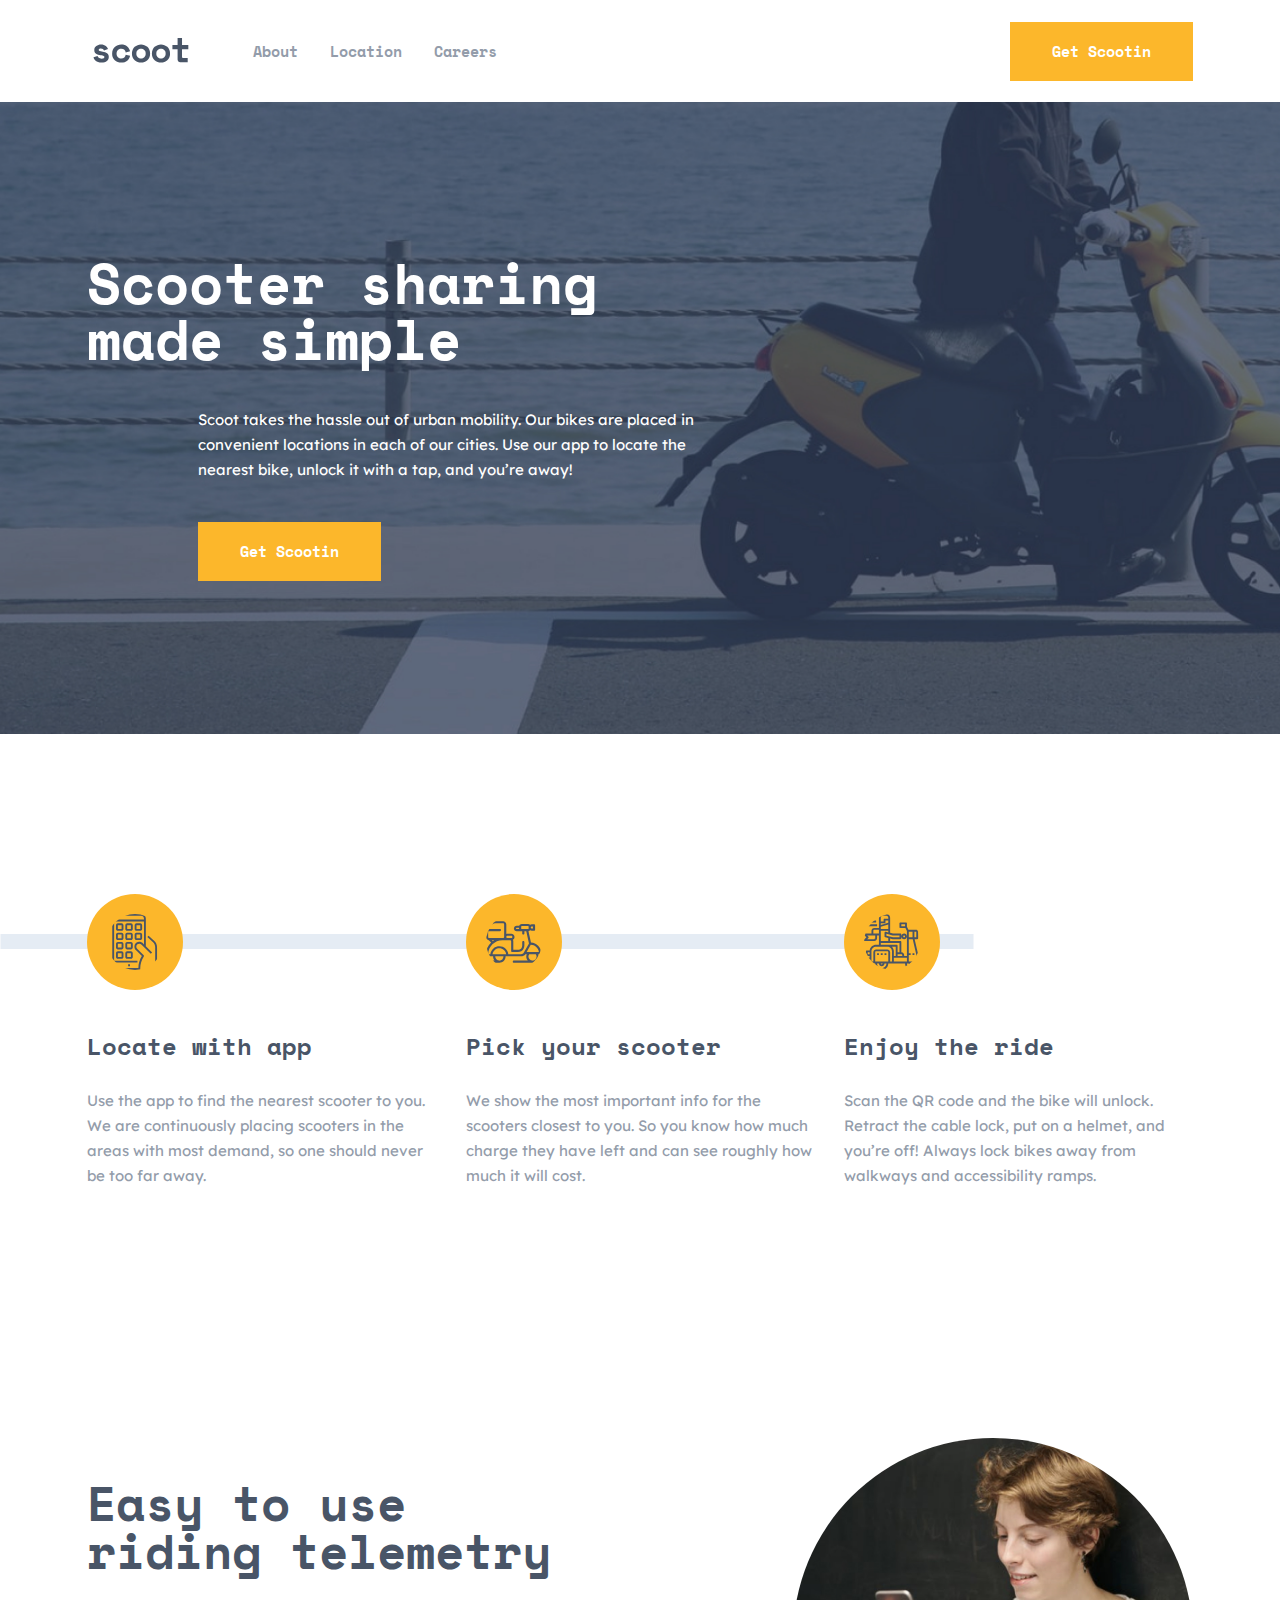
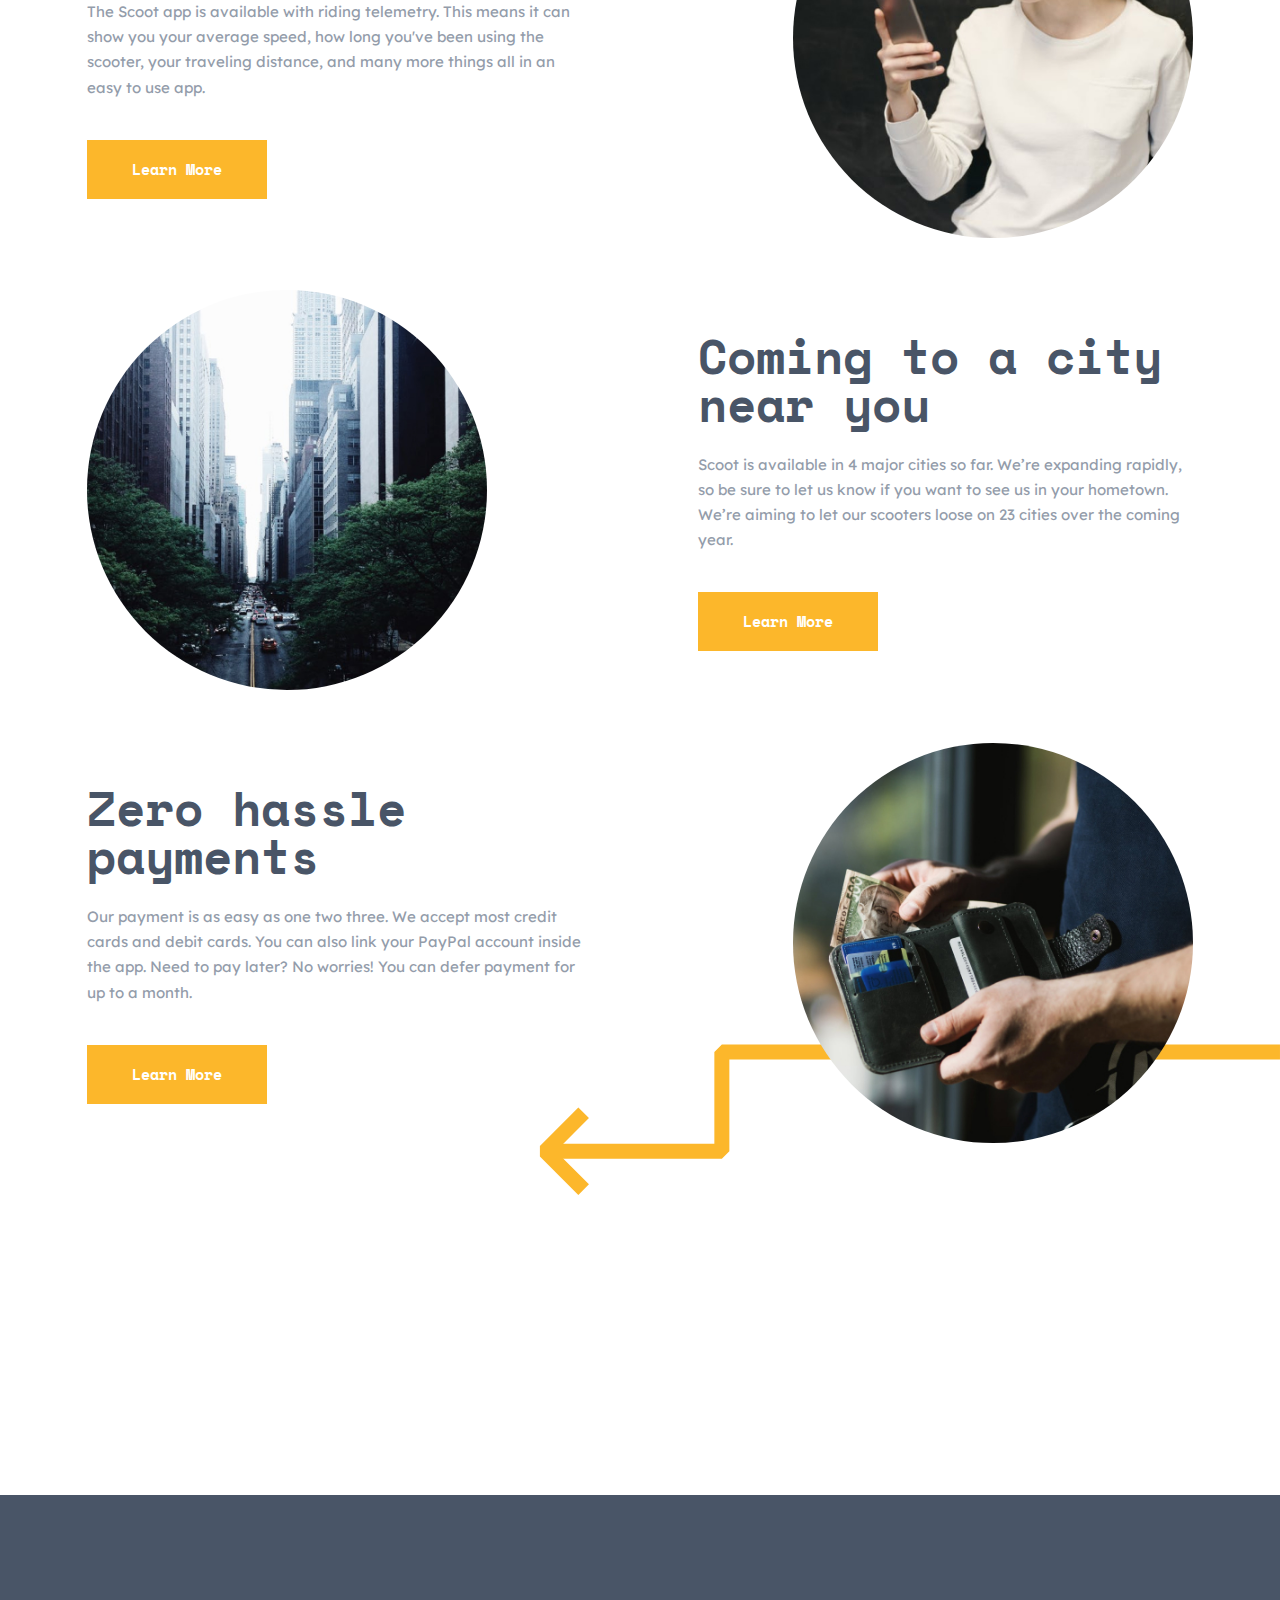
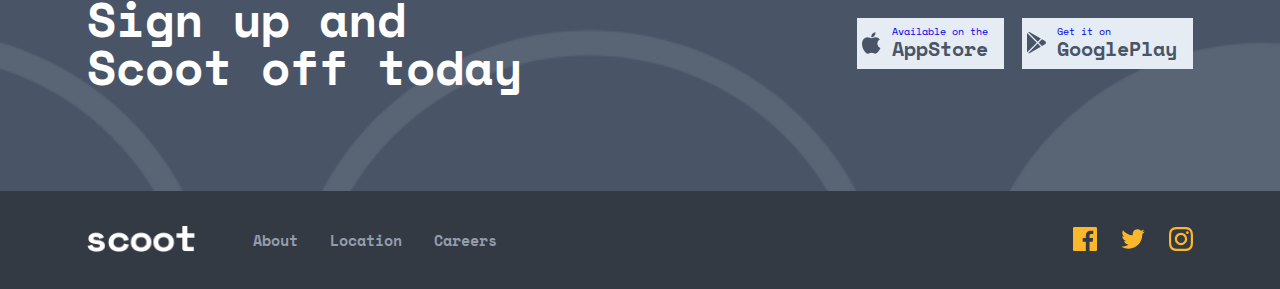
==== index.html @ 897dc9ef "no-bac" ====
<!DOCTYPE html>
<html lang="en">
<head>
  <meta charset="UTF-8">
  <meta http-equiv="X-UA-Compatible" content="IE=edge">
  <meta name="viewport" content="width=device-width, initial-scale=1.0">
  <link rel="stylesheet" href="./css/app.css">
  <link rel="shortcut icon" href="./images/favicon-img.png" type="image/x-icon">
  <title>Scott</title>

</head>
<body>
  <header class="header">
    <div class="container header__container">
        <img src="./images/burger-btn.svg" alt="" class="header__burger">
        <a href="./index.html" class="header__logo">
          <img src="./images/site-logo.svg" alt="" class="header__logo__img" width="108" height="25.5">
        </a>
        <ul class="header__navbar">
          <li class="header__navbar__item">
            <a href="./html/about.html" class="header__navbar__item__link">About</a>
          </li>
          <li class="header__navbar__item">
            <a href="./html/location.html" class="header__navbar__item__link">Location</a>
          </li>
          <li class="header__navbar__item">
            <a href="./html/careers.html" class="header__navbar__item__link">Careers</a>
          </li>
        </ul>
        <a href="#" class="header__btn site-btn">
          Get Scootin
        </a>
    </div>
  </header>

<main>
  <!-- HERO -->
<section class="hero hero-left">
  <div class="container hero-container">
    <h1 class="hero__tittle">
      Scooter sharing made simple
    </h1>
    <p class="hero__text">
      Scoot takes the hassle out of urban mobility. Our bikes are placed in convenient locations in each of our cities. Use our app to locate the nearest bike, unlock it with a tap, and you’re away!
    </p>
    <a href="#" class="site-btn hero__btn">
      Get Scootin
    </a>
  </div>
</section>
<section class="chance">
  <div class="container chance__container">
    <ul class="chance__list">
      <li class="chance__item">
        <img src="./images/app.svg" alt="" class="chance__item__img" width="96" height="96">
        <h4 class="chance__item__tittle">
          Locate with app
        </h4>
        <p class="chance__item__text">
          Use the app to find the nearest scooter to you. We are continuously placing scooters in the areas with most demand, so one should never be too far away. 
        </p>
      </li>
      <li class="chance__item">
        <img src="./images/scooter.svg" alt="" class="chance__item__img" width="96" height="96">
        <h4 class="chance__item__tittle">
          Pick your scooter
        </h4>
        <p class="chance__item__text">
          We show the most important info for the scooters closest to you. So you know how much charge they have left and can see roughly how much it will cost.
        </p>
      </li>
      <li class="chance__item">
        <img src="./images/ride.svg" alt="" class="chance__item__img" width="96" height="96">
        <h4 class="chance__item__tittle">
          Enjoy the ride
        </h4>
        <p class="chance__item__text">
          Scan the QR code and the bike will unlock. Retract the cable lock, put on a helmet, and you’re off! Always lock bikes away from walkways and accessibility ramps.
        </p>
      </li>
    </ul>
  </div>
</section>
<section class="amenities">
  <div class="container amenities__container">
    <!-- TELEMENTRY -->
    <div class="telementry telementry-right-bac">
      <div class="telementry__info">
        <h2 class="telementry__info__tittle">
          Easy to use
          riding telemetry
        </h2>
        <p class="telementry__info__text">
          The Scoot app is available with riding telemetry. This means it can show you your average speed, how long you've been using the scooter, your traveling distance, and many more things all in an easy to use app.
        </p>
        <a href="#" class="site-btn telementry__info__btn">
          Learn More
        </a>
      </div>
      <div class="telementry__images">
        <img src="./images/female.jpg" alt="" class="telementry__images__img">
      </div>
    </div>
    <!-- COMING -->
    <div class="telementry">
      
      <div class="telementry__images">
        <img src="./images/city-img.jpg" alt="" class="telementry__images__img">
      </div>
      <div class="telementry__info">
        <h2 class="telementry__info__tittle">
          Coming to a city near you
        </h2>
        <p class="telementry__info__text">
          Scoot is available in 4 major cities so far. We’re expanding rapidly, so be sure to let us know if you want to see us in your hometown. We’re aiming to let our scooters loose on 23 cities over the coming year.
        </p>
        <a href="#" class="site-btn telementry__info__btn">
          Learn More
        </a>
      </div>
    </div>
    <!-- PAYMENTS -->
    <div class="telementry">
      <div class="telementry__info">
        <h2 class="telementry__info__tittle">
          Zero hassle payments
        </h2>
        <p class="telementry__info__text">
          Our payment is as easy as one two three. We accept most credit cards and debit cards. You can also link your PayPal account inside the app. Need to pay later? No worries! You can defer payment for up to a month.
        </p>
        <a href="#" class="site-btn telementry__info__btn">
          Learn More
        </a>
      </div>
      <div class="telementry__images">
        <img src="./images/payments-img.jpg" alt="" class="telementry__images__img">
      </div>
    </div>
  </div>
</section>
</main>

  <footer class="footer">
    <div class="footer__info">
      <div class="container footer__info__container">
        <h2 class="footer__info__container__text">
          Sign up and <br> Scoot off today
        </h2>
        <!-- APPSTORE -->
        <div class="device">
          <a href="https://appstore.com" class="footer__info__container__btn">
            <img src="./images/social-img/iphone.svg" alt="" class="footer__info__container__btn__img" width="24" height="28">
            <div class="footer__info__container__btn__info">
              <p class="footer__info__container__btn__info__text">
                Available on the
              </p>
              <h6 class="footer__info__container__btn__title">
                AppStore
              </h6>
            </div>
          </a>
          <!-- PLAY-MARKET -->
          <a href="https://playmarket.com" class="footer__info__container__btn">
            <img src="./images/social-img/android.svg" alt="" class="footer__info__container__btn__img" width="24" height="28">
            <div class="footer__info__container__btn__info">
              <p class="footer__info__container__btn__info__text">
                Get it on
              </p>
              <h6 class="footer__info__container__btn__title">
                GooglePlay
              </h6>
            </div>
          </a>
        </div>
      </div>
    </div>
      
      <!-- FOOTER-NAVBAR -->

      <div class="footer__nav">
        <div class="container footer__nav__container">
          <a href="./index.html" class="footer__logo">
            <img src="./images/site-logo-white.png" alt="" class="footer__logo__img" width="108" height="25.5">
          </a>
          <ul class="footer__navbar">
            <li class="footer__navbar__item">
              <a href="./html/about.html" class="footer__navbar__item__link">About</a>
            </li>
            <li class="footer__navbar__item">
              <a href="./html/location.html" class="footer__navbar__item__link">Location</a>
            </li>
            <li class="footer__navbar__item">
              <a href="./html/careers.html" class="footer__navbar__item__link">Careers</a>
            </li>
          </ul>
          <ul class="footer__social">
            <li class="footer__social__item">
              <a href="https://facebook.com" class="footer__social__item__link">
                <img src="./images/social-img/facebook-img.svg" alt="" class="footer__social__item__link__img" width="24" height="24">
              </a>
            </li>
            <li class="footer__social__item">
              <a href="https://twitter.com" class="footer__social__item__link">
                <img src="./images/social-img/twitter-img.svg" alt="" class="footer__social__item__link__img" width="24" height="19.5">
              </a>
            </li>
            <li class="footer__social__item">
              <a href="https://instagram.com" class="footer__social__item__link">
                <img src="./images/social-img/intagram-img.svg" alt="" class="footer__social__item__link__img" width="24" height="24">
              </a>
            </li>
          </ul>
        </div>
      </div>
  </footer>
</body>
</html>
---- css/app.css ----
/*
**************************** COLORS ****************************
*/
/**************************** FONTS ****************************
*/
/**************************** TITTLE****************************
*/
/**************************** TEXT ****************************
*/
/*! normalize.css v8.0.1 | MIT License | github.com/necolas/normalize.css */
/* Document
   ========================================================================== */
/**
 * 1. Correct the line height in all browsers.
 * 2. Prevent adjustments of font size after orientation changes in iOS.
 */
html {
  line-height: 1.15; /* 1 */
  -webkit-text-size-adjust: 100%; /* 2 */
}

/* Sections
   ========================================================================== */
/**
 * Remove the margin in all browsers.
 */
body {
  margin: 0;
}

/**
 * Render the `main` element consistently in IE.
 */
main {
  display: block;
}

/**
 * Correct the font size and margin on `h1` elements within `section` and
 * `article` contexts in Chrome, Firefox, and Safari.
 */
h1 {
  font-size: 2em;
  margin: 0.67em 0;
}

/* Grouping content
   ========================================================================== */
/**
 * 1. Add the correct box sizing in Firefox.
 * 2. Show the overflow in Edge and IE.
 */
hr {
  box-sizing: content-box; /* 1 */
  height: 0; /* 1 */
  overflow: visible; /* 2 */
}

/**
 * 1. Correct the inheritance and scaling of font size in all browsers.
 * 2. Correct the odd `em` font sizing in all browsers.
 */
pre {
  font-family: monospace, monospace; /* 1 */
  font-size: 1em; /* 2 */
}

/* Text-level semantics
   ========================================================================== */
/**
 * Remove the gray background on active links in IE 10.
 */
a {
  background-color: transparent;
}

/**
 * 1. Remove the bottom border in Chrome 57-
 * 2. Add the correct text decoration in Chrome, Edge, IE, Opera, and Safari.
 */
abbr[title] {
  border-bottom: none; /* 1 */
  text-decoration: underline; /* 2 */
  -webkit-text-decoration: underline dotted;
          text-decoration: underline dotted; /* 2 */
}

/**
 * Add the correct font weight in Chrome, Edge, and Safari.
 */
b,
strong {
  font-weight: bolder;
}

/**
 * 1. Correct the inheritance and scaling of font size in all browsers.
 * 2. Correct the odd `em` font sizing in all browsers.
 */
code,
kbd,
samp {
  font-family: monospace, monospace; /* 1 */
  font-size: 1em; /* 2 */
}

/**
 * Add the correct font size in all browsers.
 */
small {
  font-size: 80%;
}

/**
 * Prevent `sub` and `sup` elements from affecting the line height in
 * all browsers.
 */
sub,
sup {
  font-size: 75%;
  line-height: 0;
  position: relative;
  vertical-align: baseline;
}

sub {
  bottom: -0.25em;
}

sup {
  top: -0.5em;
}

/* Embedded content
   ========================================================================== */
/**
 * Remove the border on images inside links in IE 10.
 */
img {
  border-style: none;
}

/* Forms
   ========================================================================== */
/**
 * 1. Change the font styles in all browsers.
 * 2. Remove the margin in Firefox and Safari.
 */
button,
input,
optgroup,
select,
textarea {
  font-family: inherit; /* 1 */
  font-size: 100%; /* 1 */
  line-height: 1.15; /* 1 */
  margin: 0; /* 2 */
}

/**
 * Show the overflow in IE.
 * 1. Show the overflow in Edge.
 */
button,
input { /* 1 */
  overflow: visible;
}

/**
 * Remove the inheritance of text transform in Edge, Firefox, and IE.
 * 1. Remove the inheritance of text transform in Firefox.
 */
button,
select { /* 1 */
  text-transform: none;
}

/**
 * Correct the inability to style clickable types in iOS and Safari.
 */
button,
[type=button],
[type=reset],
[type=submit] {
  -webkit-appearance: button;
}

/**
 * Remove the inner border and padding in Firefox.
 */
button::-moz-focus-inner,
[type=button]::-moz-focus-inner,
[type=reset]::-moz-focus-inner,
[type=submit]::-moz-focus-inner {
  border-style: none;
  padding: 0;
}

/**
 * Restore the focus styles unset by the previous rule.
 */
button:-moz-focusring,
[type=button]:-moz-focusring,
[type=reset]:-moz-focusring,
[type=submit]:-moz-focusring {
  outline: 1px dotted ButtonText;
}

/**
 * Correct the padding in Firefox.
 */
fieldset {
  padding: 0.35em 0.75em 0.625em;
}

/**
 * 1. Correct the text wrapping in Edge and IE.
 * 2. Correct the color inheritance from `fieldset` elements in IE.
 * 3. Remove the padding so developers are not caught out when they zero out
 *    `fieldset` elements in all browsers.
 */
legend {
  box-sizing: border-box; /* 1 */
  color: inherit; /* 2 */
  display: table; /* 1 */
  max-width: 100%; /* 1 */
  padding: 0; /* 3 */
  white-space: normal; /* 1 */
}

/**
 * Add the correct vertical alignment in Chrome, Firefox, and Opera.
 */
progress {
  vertical-align: baseline;
}

/**
 * Remove the default vertical scrollbar in IE 10+.
 */
textarea {
  overflow: auto;
}

/**
 * 1. Add the correct box sizing in IE 10.
 * 2. Remove the padding in IE 10.
 */
[type=checkbox],
[type=radio] {
  box-sizing: border-box; /* 1 */
  padding: 0; /* 2 */
}

/**
 * Correct the cursor style of increment and decrement buttons in Chrome.
 */
[type=number]::-webkit-inner-spin-button,
[type=number]::-webkit-outer-spin-button {
  height: auto;
}

/**
 * 1. Correct the odd appearance in Chrome and Safari.
 * 2. Correct the outline style in Safari.
 */
[type=search] {
  -webkit-appearance: textfield; /* 1 */
  outline-offset: -2px; /* 2 */
}

/**
 * Remove the inner padding in Chrome and Safari on macOS.
 */
[type=search]::-webkit-search-decoration {
  -webkit-appearance: none;
}

/**
 * 1. Correct the inability to style clickable types in iOS and Safari.
 * 2. Change font properties to `inherit` in Safari.
 */
::-webkit-file-upload-button {
  -webkit-appearance: button; /* 1 */
  font: inherit; /* 2 */
}

/* Interactive
   ========================================================================== */
/*
 * Add the correct display in Edge, IE 10+, and Firefox.
 */
details {
  display: block;
}

/*
 * Add the correct display in all browsers.
 */
summary {
  display: list-item;
}

/* Misc
   ========================================================================== */
/**
 * Add the correct display in IE 10+.
 */
template {
  display: none;
}

/**
 * Add the correct display in IE 10.
 */
[hidden] {
  display: none;
}

/*
*************************** CORE STYLE ***************************
*/
*,
*::after,
*::before {
  margin: 0;
  padding: 0;
  box-sizing: border-box;
}

html {
  height: 100%;
  font-size: 62.5%;
}

body {
  height: 100vh;
  display: flex;
  flex-direction: column;
  color: black;
  background-color: #fff;
}

ul,
ol {
  list-style: none;
}

a {
  text-decoration: none;
  display: inline-block;
}

h1,
h2,
h3,
h4,
h5,
h6 {
  margin: 0;
}

.container {
  width: 100%;
  max-width: 1206px;
  margin: 0 auto;
  padding: 0 5rem;
}

/*
*************************** SCROLL STYLE ***************************
*/
/* width */
::-webkit-scrollbar {
  width: 10px;
}

/* Track */
::-webkit-scrollbar-track {
  box-shadow: inset 0 0 5px grey;
  border-radius: 10px;
}

/* Handle */
::-webkit-scrollbar-thumb {
  background: #495567;
  border-radius: 10px;
}

/* Handle on hover */
::-webkit-scrollbar-thumb:hover {
  background: #FCB72B;
}

/* space-mono-regular - latin */
@font-face {
  font-family: "Space Mono";
  font-style: normal;
  font-weight: 400;
  src: local(""), url("../fonts/space-mono-v12-latin-regular.woff2") format("woff2"), url("../fonts/space-mono-v12-latin-regular.woff") format("woff"); /* Chrome 6+, Firefox 3.6+, IE 9+, Safari 5.1+ */
}
/* space-mono-700 - latin */
@font-face {
  font-family: "Space Mono";
  font-style: normal;
  font-weight: 700;
  src: local(""), url("../fonts/space-mono-v12-latin-700.woff2") format("woff2"), url("../fonts/space-mono-v12-latin-700.woff") format("woff"); /* Chrome 6+, Firefox 3.6+, IE 9+, Safari 5.1+ */
}
/* lexend-deca-regular - latin */
@font-face {
  font-family: "Lexend Deca";
  font-style: normal;
  font-weight: 400;
  src: local(""), url("../fonts/lexend-deca-v17-latin-regular.woff2") format("woff2"), url("../fonts/lexend-deca-v17-latin-regular.woff") format("woff"); /* Chrome 6+, Firefox 3.6+, IE 9+, Safari 5.1+ */
}
body {
  font-family: "Space Mono", "Lexend Deca";
  font-style: normal;
}

.site-btn {
  max-width: 19rem;
  min-width: 18rem;
  padding: 1.4rem 3.9rem;
  border: 0.3rem solid transparent;
  background-color: #FCB72B;
  font-family: "Space Mono";
  font-weight: 700;
  font-size: 1.5rem;
  line-height: 1.67;
  color: #ffffff;
  text-align: center;
}
.site-btn:hover {
  background-color: #ffffff;
  color: #FCB72B;
  border: 0.3rem solid #FCB72B;
}

.footer__info__container__btn {
  background-color: #E5ECF4;
  display: flex;
  align-items: center;
}
.footer__info__container__btn:not(:last-child) {
  margin-right: 1.8rem;
}
.footer__info__container__btn__info {
  padding-top: 0.8rem;
  padding-bottom: 0.8rem;
  padding-right: 1.6rem;
  padding-left: 1.1rem;
}
.footer__info__container__btn__img {
  padding-left: 0.5rem;
}
.footer__info__container__btn__title {
  font-weight: 700;
  font-size: 2rem;
  line-height: 1.2;
  color: #495567;
}
@media screen and (max-width: 390px) {
  .footer__info__container__btn__title {
    font-weight: 700;
    font-size: 1.3rem;
    line-height: 0.7;
    color: #495567;
    margin-top: 0.4rem;
  }
}
.footer__info__container__btn__text {
  font-weight: 700;
  font-size: 1rem;
  line-height: 1.5;
  color: #495567;
}
@media screen and (max-width: 390px) {
  .footer__info__container__btn__text {
    font-weight: 700;
    font-size: 0.5rem;
    line-height: 0.3;
    color: #495567;
  }
}

@media screen and (max-width: 390px) {
  .container {
    padding: 0rem 2rem;
  }
}

.header__container {
  display: flex;
  align-items: center;
  margin-top: 2.2rem;
  margin-bottom: 2.1rem;
}

.header__burger {
  display: none;
}
@media screen and (max-width: 730px) {
  .header__burger {
    display: block;
  }
}

@media screen and (max-width: 730px) {
  .header__logo {
    margin-left: auto;
    margin-right: auto;
  }
}

/*
*************************** NAVBAR ***************************
*/
.header__navbar {
  display: flex;
  align-items: center;
  margin-left: 5.8rem;
}
@media screen and (max-width: 730px) {
  .header__navbar {
    display: none;
  }
}

.header__navbar__item:not(:last-child) {
  margin-right: 3.2rem;
}

.header__navbar__item__link {
  font-family: "Space Mono";
  font-weight: 700;
  font-size: 1.5rem;
  line-height: 1.67;
  color: #939CAA;
}
.header__navbar__item__link:hover {
  color: #FCB72B;
}

.header__btn {
  display: block;
  margin-left: auto;
}
@media screen and (max-width: 730px) {
  .header__btn {
    display: none;
  }
}

.header-bac {
  background: url(/images/about-header-bac.png);
  background-repeat: no-repeat;
  background-size: cover;
  background-position: right;
}

.header__container__title {
  font-weight: 700;
  font-size: 5.6rem;
  line-height: 1;
  color: #ffffff;
  padding-top: 7.2rem;
  padding-bottom: 7.2rem;
}
@media screen and (max-width: 820px) {
  .header__container__title {
    text-align: center;
    margin-left: auto;
    margin-right: auto;
  }
}

main {
  flex-grow: 1;
}

/*
*************************** HERO SECTION ***************************
*/
.hero-left::after {
  content: attr(hero-left);
}

.hero-left {
  background: url(/images/hero-left-bac-1.svg), url(/images/hero-center-bac.svg);
  background-position: left center, right 20rem top 30rem;
  background-repeat: no-repeat;
  z-index: 3;
}

.hero::before {
  content: attr(hero);
}

.hero {
  background: url(/images/hero-bac.jpg);
  background-repeat: no-repeat;
  background-position: center;
  background-size: cover;
}
.hero__tittle {
  max-width: 52rem;
  padding-top: 15.3rem;
  margin-bottom: 4rem;
  font-weight: 700;
  font-size: 5.6rem;
  line-height: 1;
  color: #ffffff;
}
@media screen and (max-width: 820px) {
  .hero__tittle {
    text-align: center;
    margin-right: auto;
    margin-left: auto;
  }
}
.hero__text {
  font-family: "Lexend Deca";
  font-weight: 400;
  font-size: 1.5rem;
  line-height: 1.67;
  color: #ffffff;
  max-width: 54rem;
  margin-bottom: 4rem;
  margin-left: 10%;
}
@media screen and (max-width: 820px) {
  .hero__text {
    text-align: center;
    margin-right: auto;
    margin-left: auto;
  }
}
.hero__btn {
  margin-bottom: 15.3rem;
  margin-left: 10%;
}
@media screen and (max-width: 820px) {
  .hero__btn {
    margin-left: 0%;
  }
}

@media screen and (max-width: 820px) {
  .hero-container {
    display: flex;
    align-items: center;
    justify-content: center;
    flex-direction: column;
  }
}

/*
*************************** HERO SECTION ***************************
*/
.chance {
  background: url(/images/chance-left-bac.svg);
  background-repeat: no-repeat;
  background-position: left top 20rem;
  padding-top: 16rem;
  padding-bottom: 20rem;
}

.chance__list {
  display: flex;
  align-items: center;
  -moz-column-gap: 3rem;
       column-gap: 3rem;
}
@media screen and (max-width: 730px) {
  .chance__list {
    flex-direction: column;
  }
}

.chance__item__img {
  padding: 2rem 2rem;
  border-radius: 50%;
  background-color: #FCB72B;
  margin-bottom: 4rem;
}
.chance__item__text {
  max-width: 35rem;
  font-family: "Lexend Deca";
  font-weight: 400;
  font-size: 1.5rem;
  line-height: 1.67;
  color: #939CAA;
}
.chance__item__tittle {
  max-width: 35rem;
  font-weight: 700;
  font-size: 2.4rem;
  line-height: 1.16;
  color: #495567;
  margin-bottom: 2.7rem;
}

/*
*************************** TELEMENTRY ***************************
*/
.amenities {
  padding-top: 5rem;
  padding-bottom: 30rem;
  background: url(/images/telementry-right-bac.svg);
  background-repeat: no-repeat;
  background-position: right bottom 30rem;
  z-index: 2;
}

.telementry {
  display: flex;
  align-items: center;
  justify-content: space-between;
  margin-bottom: 5rem;
}
@media screen and (max-width: 730px) {
  .telementry {
    flex-direction: column;
  }
}

.telementry__info__tittle {
  max-width: 49.5rem;
  font-weight: 700;
  font-size: 4.8rem;
  line-height: 1;
  color: #495567;
  margin-bottom: 2.4rem;
}
.telementry__info__text {
  font-family: "Lexend Deca";
  max-width: 49.5rem;
  font-weight: 400;
  font-size: 1.5rem;
  line-height: 1.67;
  color: #939CAA;
  margin-bottom: 4rem;
}
.telementry__images__img {
  height: 40rem;
  border-radius: 50%;
}

/*
*************************** ABOUT ***************************
*/
/*
*************************** VALUES-SECTION ***************************
*/
.values {
  padding-bottom: 12rem;
  padding-top: 5rem;
}
.values__title {
  font-weight: 700;
  font-size: 4.8rem;
  line-height: 1;
  color: #495567;
  text-align: center;
}
@media screen and (max-width: 390px) {
  .values {
    font-size: 3.2rem;
  }
}
.values__list {
  display: flex;
  align-items: center;
  justify-content: space-between;
}
@media screen and (max-width: 730px) {
  .values__list {
    flex-direction: column;
  }
}
.values__number {
  position: absolute;
  top: 18rem;
  left: 14rem;
  padding: 2rem 2rem;
  border-radius: 50%;
  background-color: #FCB72B;
}
@media screen and (max-width: 820px) {
  .values__number {
    top: 18rem;
    left: 11rem;
  }
}
@media screen and (max-width: 730px) {
  .values__number {
    left: 14rem;
  }
}
@media screen and (max-width: 316px) {
  .values__number {
    left: 12rem;
  }
}
.values__item {
  position: relative;
}
.values__item__img {
  border-radius: 50%;
  margin-top: 7.5rem;
  margin-left: 29%;
}
.values__item__title {
  max-width: 35rem;
  font-weight: 700;
  font-size: 2.4rem;
  line-height: 1.16;
  color: #495567;
  margin-bottom: 2.7rem;
  margin-top: 5.2rem;
  text-align: center;
}
.values__item__text {
  font-family: "Lexend Deca";
  max-width: 35rem;
  font-weight: 400;
  font-size: 1.5rem;
  line-height: 1.67;
  color: #939CAA;
  text-align: center;
}

/*
*************************** FAQ-SECTION ***************************
*/
.faq {
  padding-bottom: 16rem;
}
.faq__title {
  text-align: center;
  font-weight: 700;
  font-size: 4.8rem;
  line-height: 1;
  color: #495567;
  margin-bottom: 6.4rem;
}

.faq__info {
  display: flex;
  justify-content: space-between;
}
@media screen and (max-width: 820px) {
  .faq__info {
    flex-direction: column;
  }
}
.faq__info:not(:last-child) {
  margin-bottom: 6.4rem;
}
.faq__info__title {
  max-width: 35rem;
  font-weight: 700;
  font-size: 4rem;
  line-height: 1.2;
  color: #495567;
}
@media screen and (max-width: 820px) {
  .faq__info__title {
    text-align: center;
    margin-left: auto;
    margin-right: auto;
    margin-bottom: 3.2rem;
  }
}
@media screen and (max-width: 390px) {
  .faq__info__title {
    font-size: 3.2rem;
  }
}
.faq__info__list {
  max-width: 73rem;
}
.faq__info__item {
  padding: 3.2rem 4rem;
  background-color: #F2F5F9;
}
.faq__info__item:not(:last-child) {
  margin-bottom: 1.6rem;
}
.faq__info__item:hover {
  background-color: #FFF4DF;
}
.faq__info__item__title {
  display: flex;
  align-items: center;
  justify-content: space-between;
  margin-bottom: 2.4rem;
}
.faq__info__item__title__text {
  font-weight: 700;
  font-size: 2.4rem;
  line-height: 1.16;
  color: #495567;
}
.faq__info__item__text {
  font-family: "Lexend Deca";
  font-weight: 400;
  font-size: 1.5rem;
  line-height: 1.67;
  color: #939CAA;
}

/*
*************************** CAREERS PAGES ***************************
*/
/*
*************************** OCCUPATIONS-SECTION ***************************
*/
.occupations {
  padding-bottom: 16rem;
}

.occupation {
  display: flex;
  align-items: center;
  padding: 3.2rem 4rem;
  justify-content: space-between;
  background-color: #F2F5F9;
}
.occupation:not(:last-child) {
  margin-bottom: 2.4rem;
}
@media screen and (max-width: 580px) {
  .occupation {
    flex-direction: column;
  }
}

.occupation__info__text {
  max-width: 45rem;
  font-family: "Lexend Deca";
  font-weight: 400;
  font-size: 1.5rem;
  line-height: 1.67;
  color: #939CAA;
}
@media screen and (max-width: 580px) {
  .occupation__info__text {
    text-align: center;
    margin-bottom: 1.6rem;
  }
}
.occupation__info__title {
  max-width: 30rem;
  font-weight: 700;
  font-size: 2.4rem;
  line-height: 1.16;
  color: #495567;
  margin-bottom: 0.8rem;
}
@media screen and (max-width: 580px) {
  .occupation__info__title {
    text-align: center;
    margin-bottom: -0.4rem;
  }
}

/*
*************************** LOCATION PAGES ***************************
*/
/*
*************************** WORLD SECTION ***************************
*/
.world {
  padding-top: 14.4rem;
  padding-bottom: 12rem;
}
@media screen and (max-width: 580px) {
  .world {
    padding-top: 4rem;
    height: 121rem;
  }
}
@media screen and (max-width: 390px) {
  .world {
    height: 121rem;
  }
}
@media screen and (max-width: 316px) {
  .world {
    height: 121rem;
    padding-top: 0rem;
  }
}
.world__list {
  position: relative;
}
.world__item {
  position: absolute;
}
.world__item__1 {
  top: 18rem;
  left: 22rem;
}
@media screen and (max-width: 820px) {
  .world__item__1 {
    top: 23rem;
    left: 12rem;
  }
}
@media screen and (max-width: 730px) {
  .world__item__1 {
    top: 24rem;
    left: 9rem;
  }
}
.world__item__2 {
  top: 14rem;
  left: 42rem;
}
@media screen and (max-width: 820px) {
  .world__item__2 {
    top: 20rem;
    left: 26rem;
  }
}
@media screen and (max-width: 730px) {
  .world__item__2 {
    top: 21rem;
    left: 22rem;
  }
}
.world__item__3 {
  top: 35rem;
  left: 78rem;
}
@media screen and (max-width: 820px) {
  .world__item__3 {
    top: 34rem;
    left: 49rem;
  }
}
@media screen and (max-width: 730px) {
  .world__item__3 {
    top: 34rem;
    left: 42rem;
  }
}
.world__item__4 {
  top: 21rem;
  left: 88rem;
}
@media screen and (max-width: 820px) {
  .world__item__4 {
    top: 25rem;
    left: 55rem;
  }
}
@media screen and (max-width: 730px) {
  .world__item__4 {
    top: 26rem;
    left: 47rem;
  }
}
.world__title {
  max-width: 45.7rem;
  text-align: center;
  margin-right: auto;
  margin-left: auto;
  margin-bottom: 4rem;
  font-weight: 700;
  font-size: 4.8rem;
  line-height: 1;
  color: #495567;
}
@media screen and (max-width: 580px) {
  .world__title {
    margin-top: 45rem;
  }
}
.world__text {
  max-width: 57.3rem;
  text-align: center;
  margin-left: auto;
  margin-right: auto;
  margin-bottom: 4rem;
  font-weight: 400;
  font-size: 1.5rem;
  line-height: 1.67;
  color: #939CAA;
}
.world__btn {
  margin-left: 42%;
}
@media screen and (max-width: 580px) {
  .world__btn {
    margin-left: 33%;
  }
}
@media screen and (max-width: 390px) {
  .world__btn {
    margin-left: 20%;
  }
}
@media screen and (max-width: 316px) {
  .world__btn {
    margin-left: 15%;
  }
}

.world-mobile {
  background: url(/images/world-mobile.png);
  background-repeat: no-repeat;
  background-size: contain;
  background-position: center;
}
@media screen and (max-width: 1200px) {
  .world-mobile {
    display: none;
  }
}
@media screen and (max-width: 580px) {
  .world-mobile {
    display: block;
    height: 20rem;
  }
}
.world-mobile__list {
  display: none;
}
@media screen and (max-width: 580px) {
  .world-mobile__list {
    display: flex;
    align-items: center;
    flex-direction: column;
    padding-top: 60%;
  }
}
@media screen and (max-width: 390px) {
  .world-mobile__list {
    padding-top: 70%;
  }
}
.world-mobile__item {
  max-width: 31rem;
  min-width: 31rem;
  background-color: #FFF4DF;
}
.world-mobile__item:not(:last-child) {
  margin-bottom: 1.6rem;
}
@media screen and (max-width: 390px) {
  .world-mobile__item {
    max-width: 21rem;
    min-width: 21rem;
  }
}
@media screen and (max-width: 316px) {
  .world-mobile__item {
    max-width: 15rem;
    min-width: 15rem;
  }
}
.world-mobile__item__title {
  max-width: 12rem;
  font-weight: 700;
  font-size: 2.4rem;
  line-height: 1.16;
  color: #495567;
  padding-top: 2.2rem;
  padding-bottom: 2.2rem;
  padding-left: 10rem;
  padding-right: 10rem;
}
@media screen and (max-width: 390px) {
  .world-mobile__item__title {
    padding-left: 5rem;
    padding-right: 5rem;
  }
}
@media screen and (max-width: 316px) {
  .world-mobile__item__title {
    padding-left: 3rem;
    padding-right: 3rem;
    font-weight: 400;
    font-size: 2rem;
    line-height: 1.2;
    color: #495567;
  }
}

.world-bac {
  height: 71rem;
  background: url(/images/world.png);
  background-repeat: no-repeat;
  background-size: contain;
  background-position: center;
}
@media screen and (max-width: 1200px) {
  .world-bac {
    display: block;
  }
}
@media screen and (max-width: 580px) {
  .world-bac {
    display: none;
  }
}

.footer__info {
  background-image: url(/images/footer-bac.png);
  background-repeat: no-repeat;
  background-position: center;
  background-size: cover;
  padding-top: 10rem;
  padding-bottom: 10rem;
}
.footer__info__container {
  display: flex;
  align-items: center;
}
@media screen and (max-width: 820px) {
  .footer__info__container {
    flex-direction: column;
    row-gap: 4rem;
  }
}
.footer__info .device {
  display: flex;
  align-items: center;
}
.footer__info__container__text {
  font-family: "Space Mono";
  font-weight: 700;
  font-size: 4.8rem;
  line-height: 1;
  color: #ffffff;
  max-width: 51.5rem;
  display: block;
  margin-right: auto;
}
@media screen and (max-width: 820px) {
  .footer__info__container__text {
    text-align: center;
    margin-left: auto;
    margin-right: auto;
  }
}
@media screen and (max-width: 390px) {
  .footer__info__container__text {
    font-weight: 700;
    font-size: 3.2rem;
    line-height: 1;
    color: #ffffff;
  }
}

/*
*************************** NAVBAR ***************************
*/
.footer__nav {
  background-color: #333A44;
  padding: 3.5rem 0rem;
}

.footer__nav__container {
  display: flex;
  align-items: center;
}
@media screen and (max-width: 580px) {
  .footer__nav__container {
    flex-direction: column;
    row-gap: 3rem;
  }
}

.footer__navbar {
  display: flex;
  align-items: center;
  margin-left: 5.8rem;
}
@media screen and (max-width: 730px) {
  .footer__navbar {
    margin-left: 2rem;
  }
}
@media screen and (max-width: 390px) {
  .footer__navbar {
    flex-direction: column;
  }
}
.footer__navbar__item:not(:last-child) {
  margin-right: 3.2rem;
}
@media screen and (max-width: 390px) {
  .footer__navbar__item:not(:last-child) {
    margin-right: 0;
    text-align: center;
  }
}
.footer__navbar__item__link {
  font-family: "Space Mono";
  font-weight: 700;
  font-size: 1.5rem;
  line-height: 1.67;
  color: #939CAA;
}
.footer__navbar__item__link:hover {
  color: #FCB72B;
}

.footer__social {
  display: flex;
  align-items: center;
  margin-left: auto;
}
@media screen and (max-width: 580px) {
  .footer__social {
    margin-left: 0;
  }
}
.footer__social__item:not(:last-child) {
  margin-right: 2.4rem;
}/*# sourceMappingURL=app.css.map */
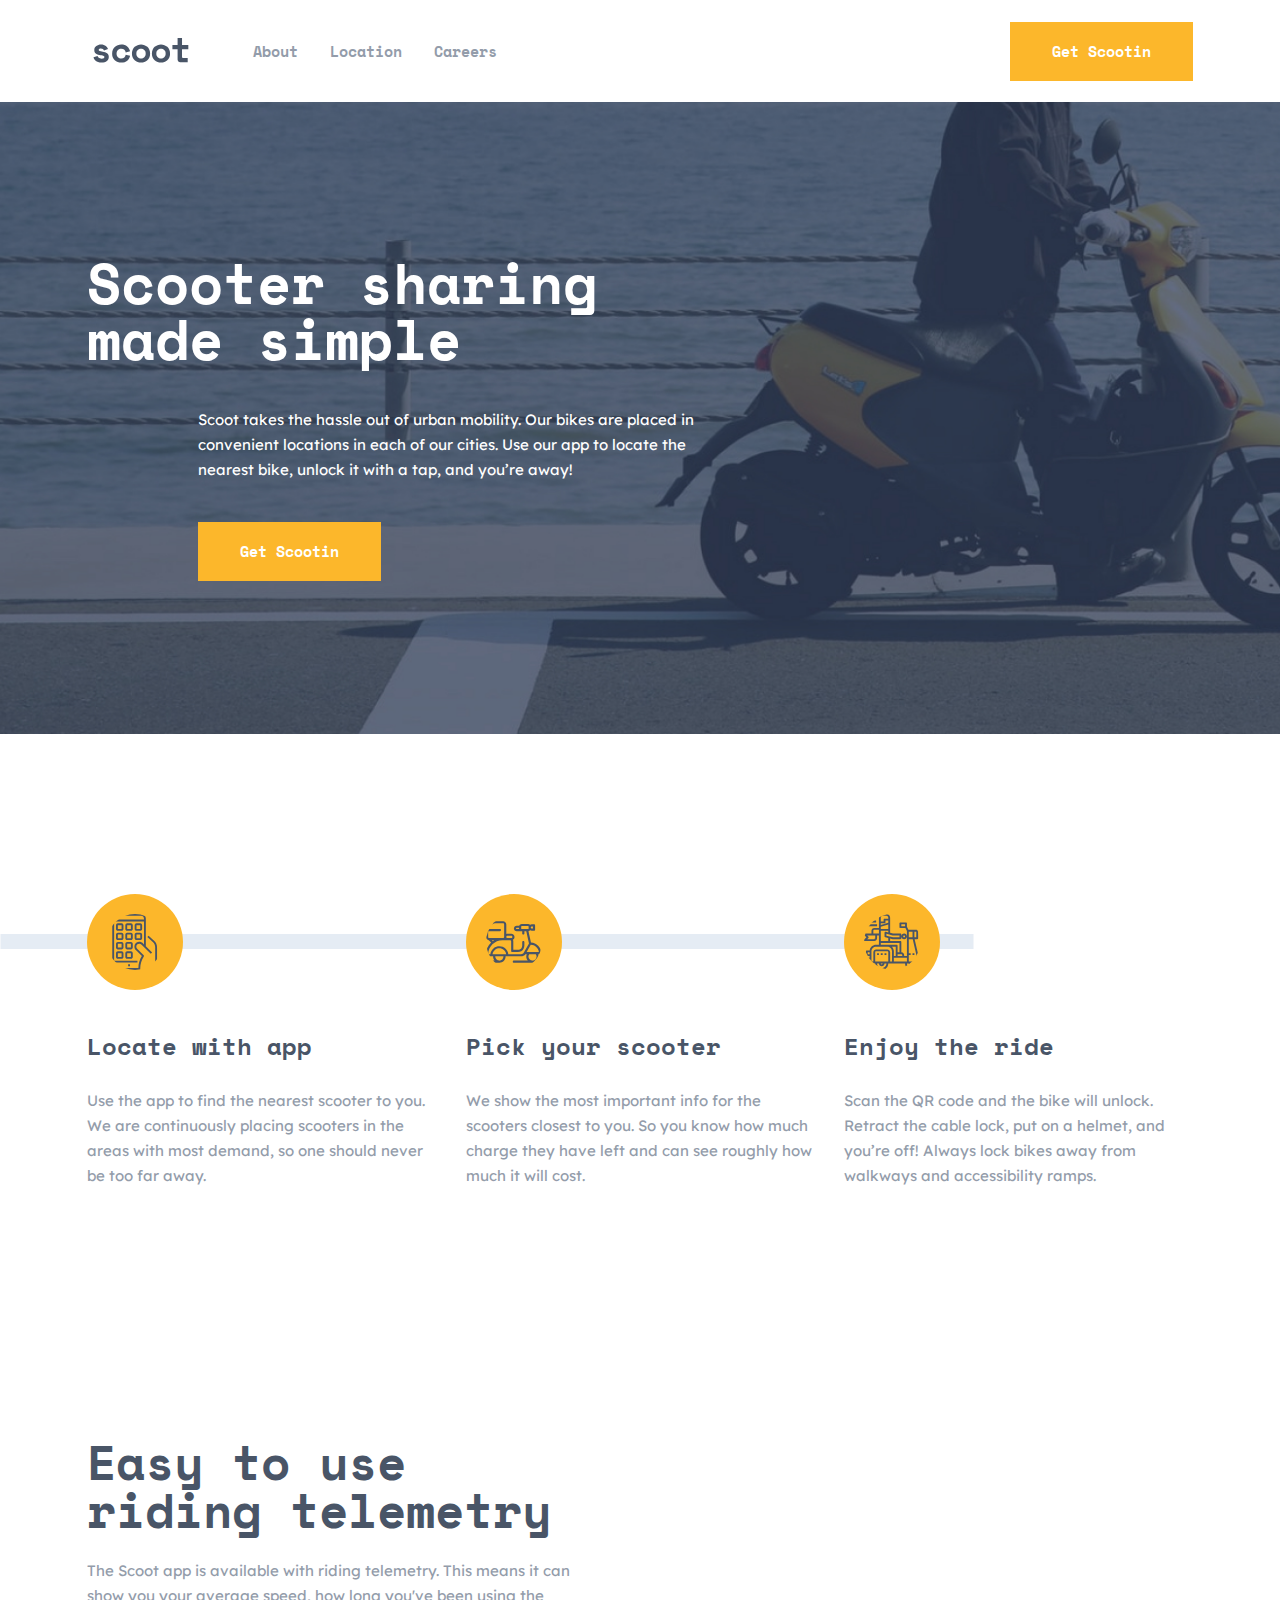
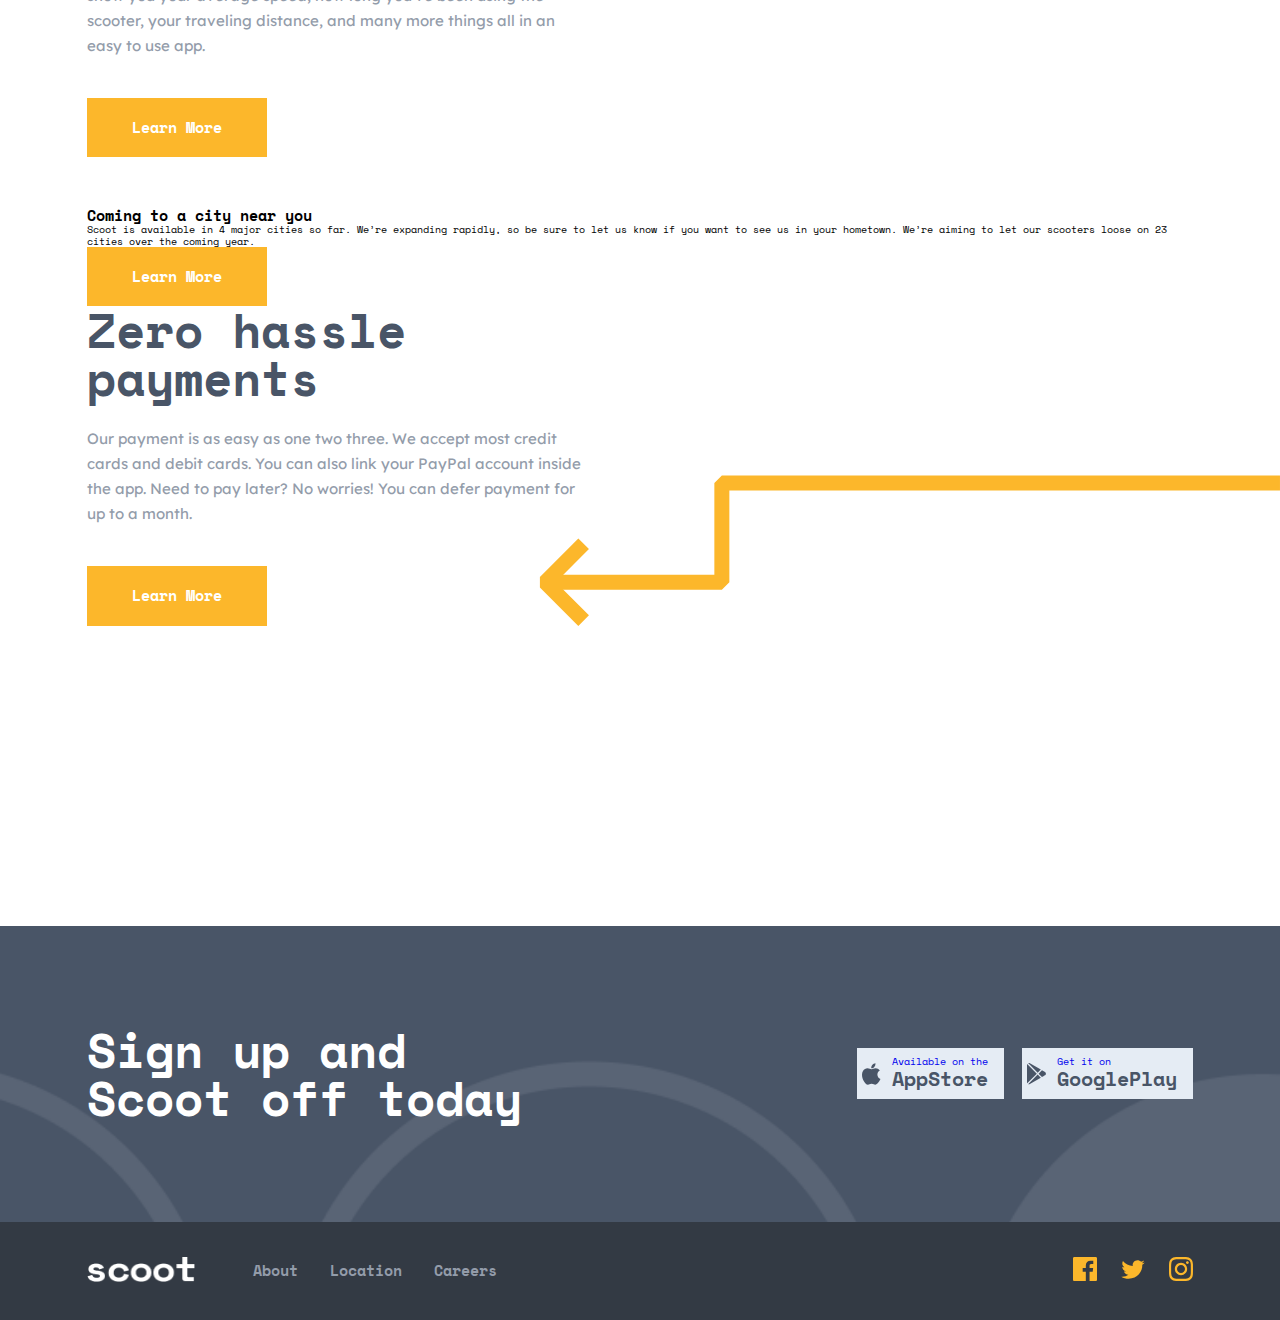
==== commit 0b1e9196: "SCO0T-FULL" ====
--- a/index.html
+++ b/index.html
@@ -35,7 +35,7 @@
 
 <main>
   <!-- HERO -->
-<section class="hero hero-left">
+<section class="hero">
   <div class="container hero-container">
     <h1 class="hero__tittle">
       Scooter sharing made simple
@@ -82,61 +82,64 @@
   </div>
 </section>
 <section class="amenities">
-  <div class="container amenities__container">
+  
     <!-- TELEMENTRY -->
-    <div class="telementry telementry-right-bac">
-      <div class="telementry__info">
-        <h2 class="telementry__info__tittle">
-          Easy to use
-          riding telemetry
-        </h2>
-        <p class="telementry__info__text">
-          The Scoot app is available with riding telemetry. This means it can show you your average speed, how long you've been using the scooter, your traveling distance, and many more things all in an easy to use app.
-        </p>
-        <a href="#" class="site-btn telementry__info__btn">
-          Learn More
-        </a>
-      </div>
-      <div class="telementry__images">
+    <div class="telementry">
+      <div class="container">
+        <div class="telementry__info">
+          <h2 class="telementry__info__tittle">
+            Easy to use
+            riding telemetry
+          </h2>
+          <p class="telementry__info__text">
+            The Scoot app is available with riding telemetry. This means it can show you your average speed, how long you've been using the scooter, your traveling distance, and many more things all in an easy to use app.
+          </p>
+          <a href="#" class="site-btn telementry__info__btn">
+            Learn More
+          </a>
+        </div>
+      </div>
+      <!-- <div class="telementry__images">
         <img src="./images/female.jpg" alt="" class="telementry__images__img">
-      </div>
+      </div> -->
     </div>
     <!-- COMING -->
-    <div class="telementry">
-      
-      <div class="telementry__images">
-        <img src="./images/city-img.jpg" alt="" class="telementry__images__img">
-      </div>
-      <div class="telementry__info">
-        <h2 class="telementry__info__tittle">
-          Coming to a city near you
-        </h2>
-        <p class="telementry__info__text">
-          Scoot is available in 4 major cities so far. We’re expanding rapidly, so be sure to let us know if you want to see us in your hometown. We’re aiming to let our scooters loose on 23 cities over the coming year.
-        </p>
-        <a href="#" class="site-btn telementry__info__btn">
-          Learn More
-        </a>
-      </div>
-    </div>
+    <section class="coming">
+      <div class="coming-right">
+        <div class="container">
+          <div class="coming__info">
+            <h2 class="coming__info__tittle">
+              Coming to a city near you
+            </h2>
+            <p class="coming__info__text">
+              Scoot is available in 4 major cities so far. We’re expanding rapidly, so be sure to let us know if you want to see us in your hometown. We’re aiming to let our scooters loose on 23 cities over the coming year.
+            </p>
+            <a href="#" class="site-btn telementry__info__btn">
+              Learn More
+            </a>
+          </div>
+        </div>
+      </div>
+    </section>
     <!-- PAYMENTS -->
-    <div class="telementry">
-      <div class="telementry__info">
-        <h2 class="telementry__info__tittle">
-          Zero hassle payments
-        </h2>
-        <p class="telementry__info__text">
-          Our payment is as easy as one two three. We accept most credit cards and debit cards. You can also link your PayPal account inside the app. Need to pay later? No worries! You can defer payment for up to a month.
-        </p>
-        <a href="#" class="site-btn telementry__info__btn">
-          Learn More
-        </a>
-      </div>
-      <div class="telementry__images">
+    <div class="payments">
+      <div class="container">
+        <div class="telementry__info">
+          <h2 class="telementry__info__tittle">
+            Zero hassle payments
+          </h2>
+          <p class="telementry__info__text">
+            Our payment is as easy as one two three. We accept most credit cards and debit cards. You can also link your PayPal account inside the app. Need to pay later? No worries! You can defer payment for up to a month.
+          </p>
+          <a href="#" class="site-btn telementry__info__btn">
+            Learn More
+          </a>
+        </div>
+      </div>
+      <!-- <div class="telementry__images">
         <img src="./images/payments-img.jpg" alt="" class="telementry__images__img">
-      </div>
-    </div>
-  </div>
+      </div> -->
+    </div>
 </section>
 </main>
 
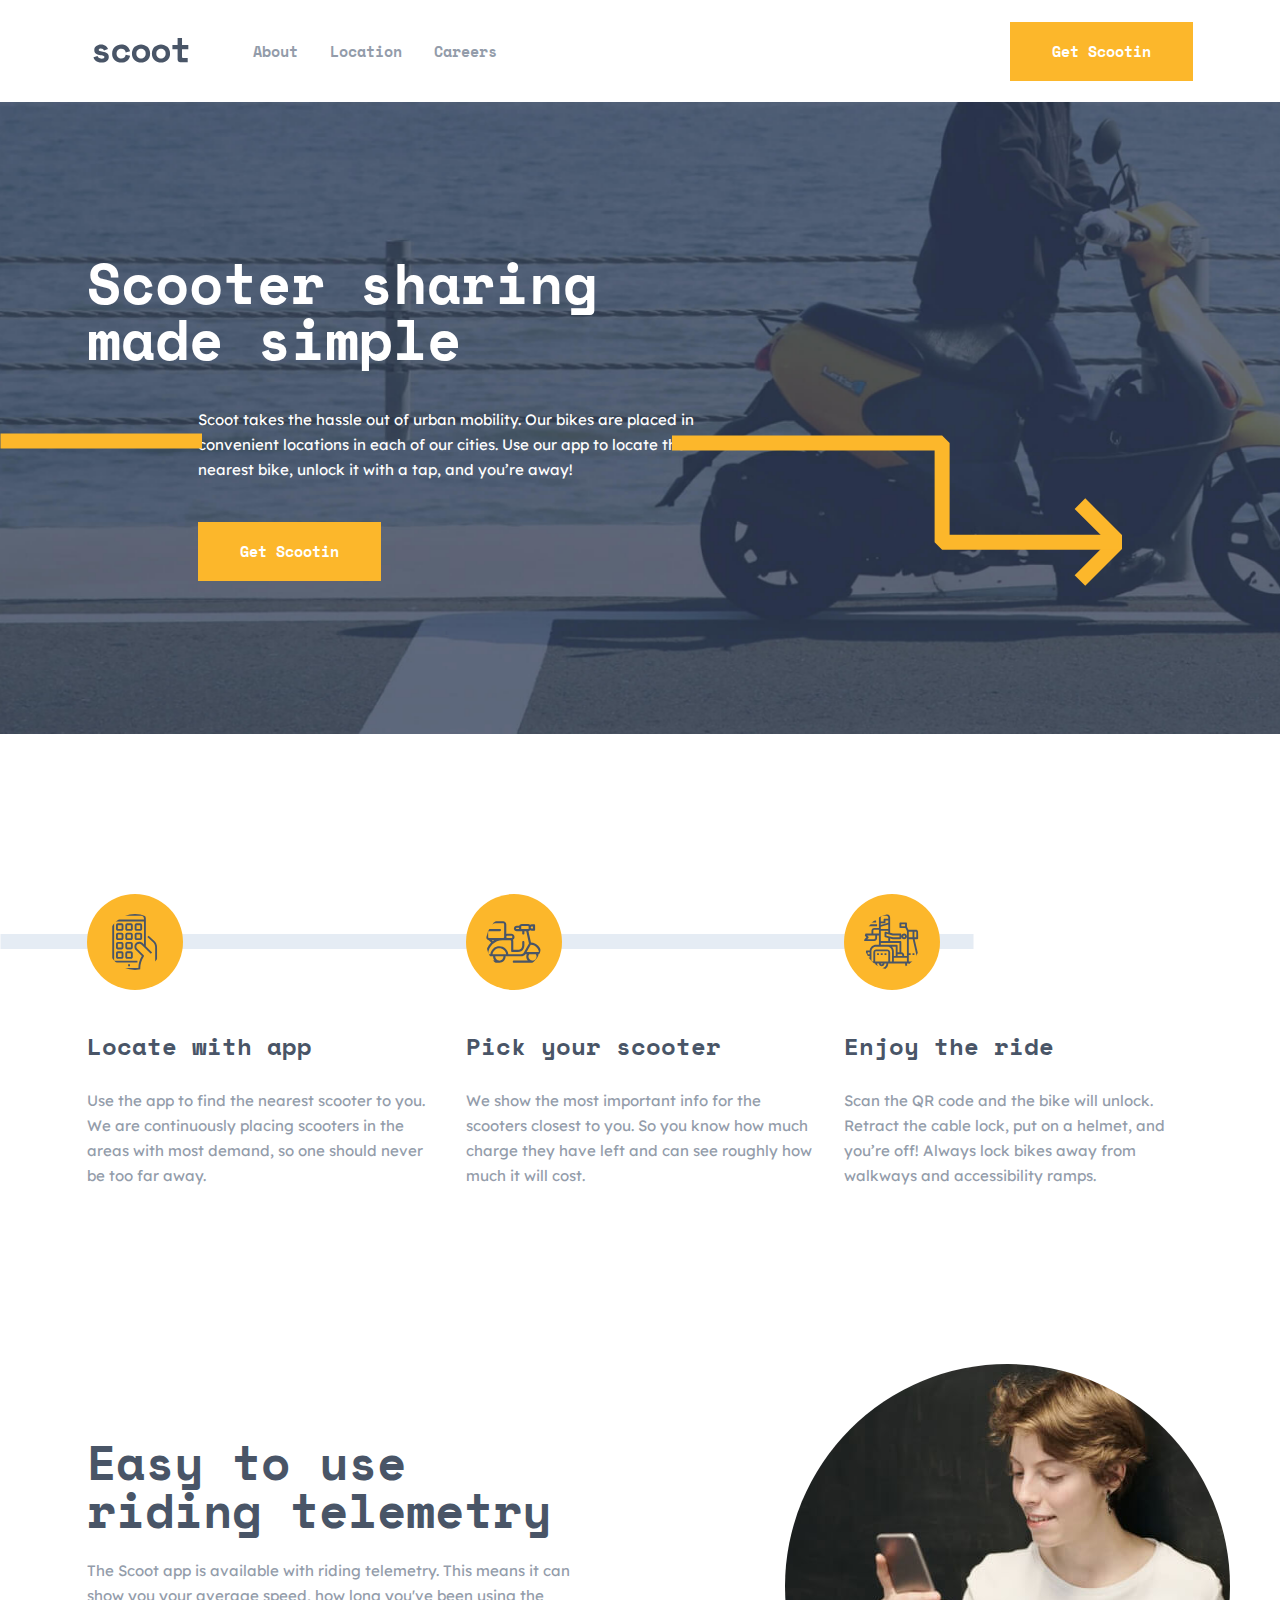
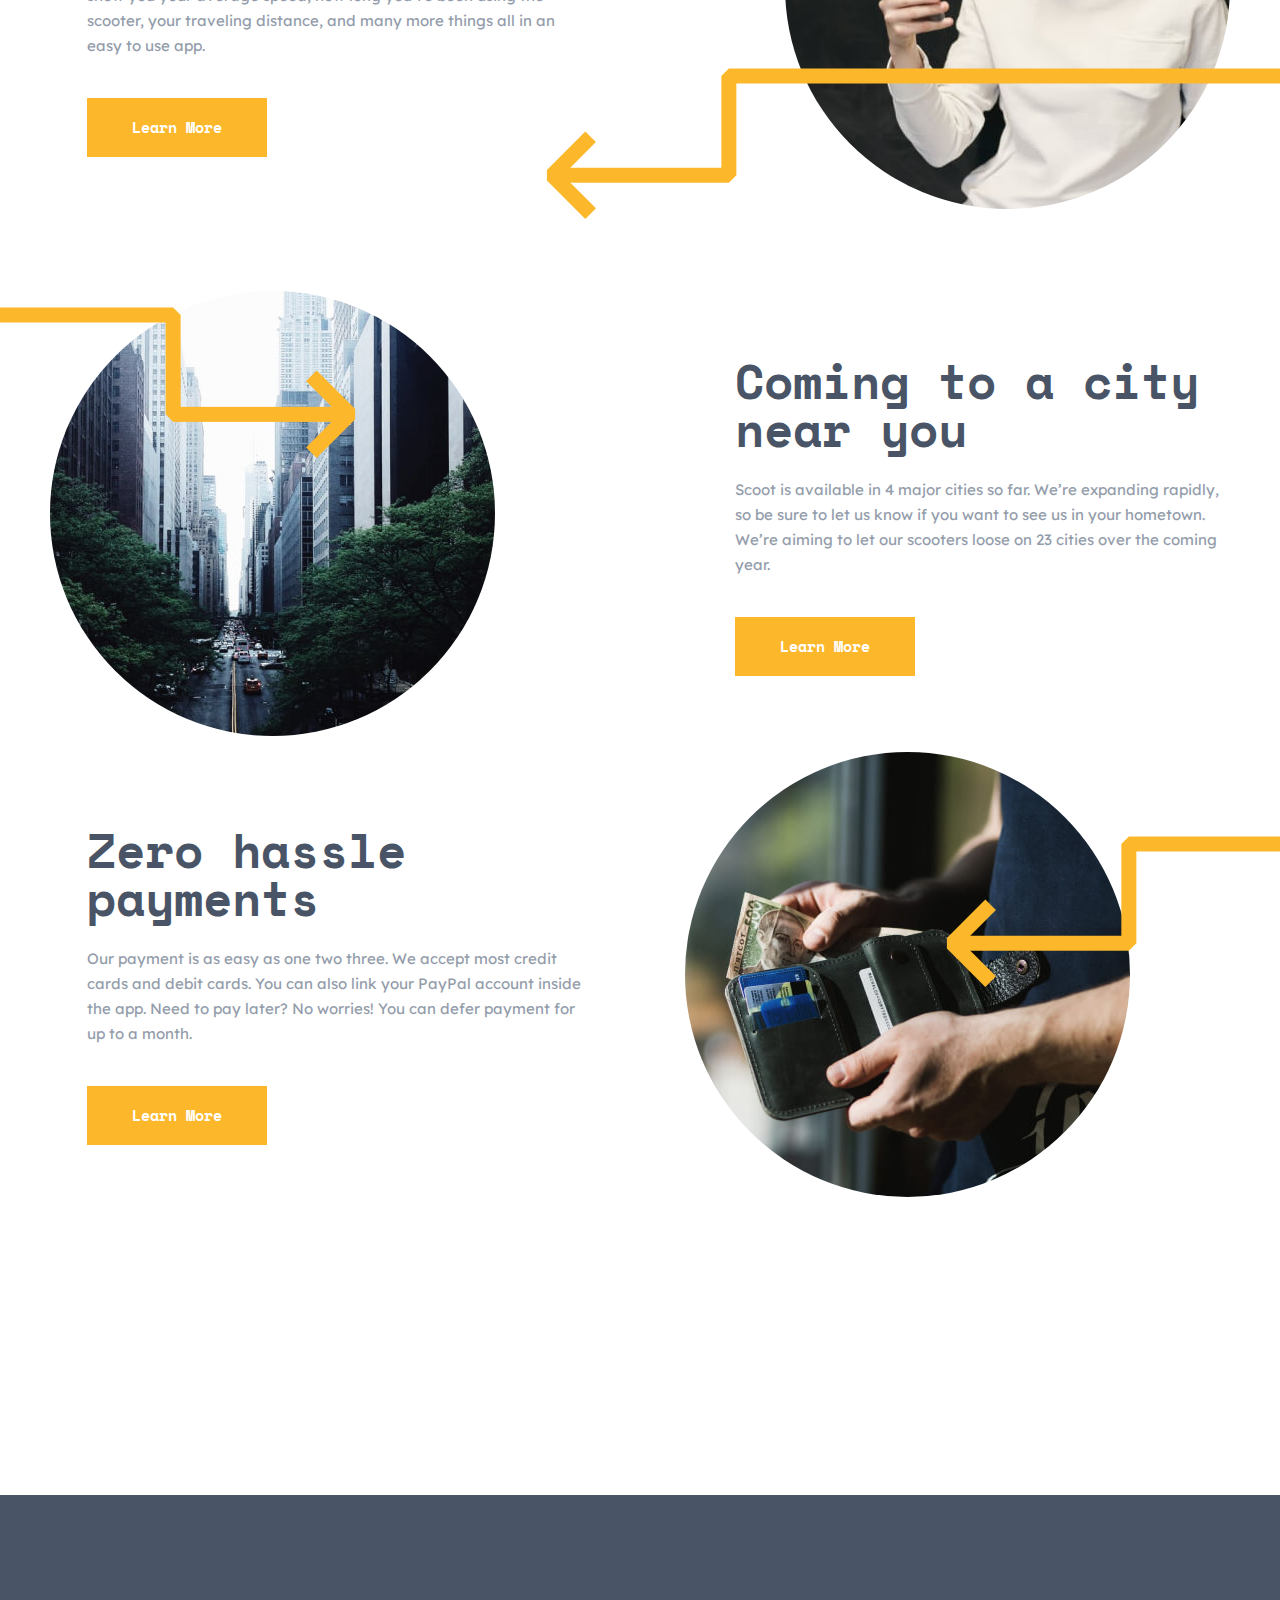
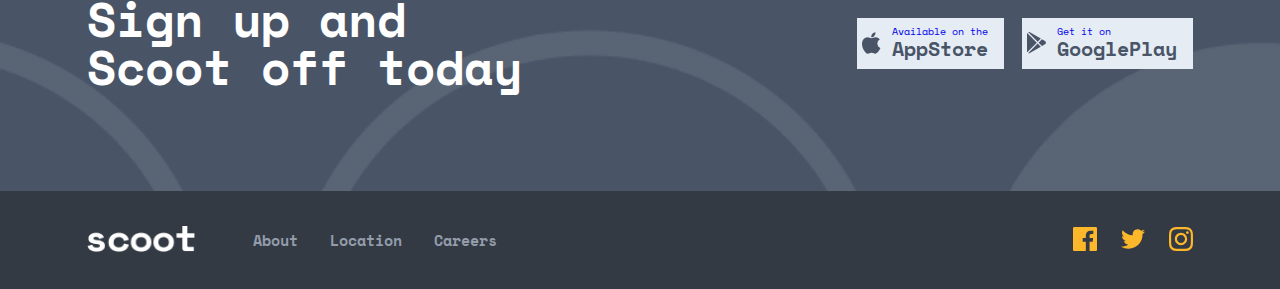
==== commit e5aaaab6: "compresing-img" ====
--- a/index.html
+++ b/index.html
@@ -199,17 +199,24 @@
           <ul class="footer__social">
             <li class="footer__social__item">
               <a href="https://facebook.com" class="footer__social__item__link">
-                <img src="./images/social-img/facebook-img.svg" alt="" class="footer__social__item__link__img" width="24" height="24">
+                <svg width="24" height="24" viewBox="0 0 24 24" fill="none" xmlns="http://www.w3.org/2000/svg">
+                  <path d="M22.675 0H1.325C0.593 0 0 0.593 0 1.325V22.676C0 23.407 0.593 24 1.325 24H12.82V14.706H9.692V11.084H12.82V8.413C12.82 5.313 14.713 3.625 17.479 3.625C18.804 3.625 19.942 3.724 20.274 3.768V7.008L18.356 7.009C16.852 7.009 16.561 7.724 16.561 8.772V11.085H20.148L19.681 14.707H16.561V24H22.677C23.407 24 24 23.407 24 22.675V1.325C24 0.593 23.407 0 22.675 0Z" fill="#FCB72B"/>
+                  </svg>
               </a>
             </li>
             <li class="footer__social__item">
               <a href="https://twitter.com" class="footer__social__item__link">
-                <img src="./images/social-img/twitter-img.svg" alt="" class="footer__social__item__link__img" width="24" height="19.5">
+                <svg width="24" height="20" viewBox="0 0 24 20" fill="none" xmlns="http://www.w3.org/2000/svg">
+                  <path d="M24 2.55699C23.117 2.94899 22.168 3.21299 21.172 3.33199C22.189 2.72299 22.97 1.75799 23.337 0.607986C22.386 1.17199 21.332 1.58199 20.21 1.80299C19.313 0.845986 18.032 0.247986 16.616 0.247986C13.437 0.247986 11.101 3.21399 11.819 6.29299C7.728 6.08799 4.1 4.12799 1.671 1.14899C0.381 3.36199 1.002 6.25699 3.194 7.72299C2.388 7.69699 1.628 7.47599 0.965 7.10699C0.911 9.38799 2.546 11.522 4.914 11.997C4.221 12.185 3.462 12.229 2.69 12.081C3.316 14.037 5.134 15.46 7.29 15.5C5.22 17.123 2.612 17.848 0 17.54C2.179 18.937 4.768 19.752 7.548 19.752C16.69 19.752 21.855 12.031 21.543 5.10599C22.505 4.41099 23.34 3.54399 24 2.55699Z" fill="#FCB72B"/>
+                  </svg>
               </a>
             </li>
             <li class="footer__social__item">
               <a href="https://instagram.com" class="footer__social__item__link">
-                <img src="./images/social-img/intagram-img.svg" alt="" class="footer__social__item__link__img" width="24" height="24">
+                <svg width="24" height="24" viewBox="0 0 24 24" fill="none" xmlns="http://www.w3.org/2000/svg">
+                  <path fill-rule="evenodd" clip-rule="evenodd" d="M12 0C8.741 0 8.333 0.014 7.053 0.072C2.695 0.272 0.273 2.69 0.073 7.052C0.014 8.333 0 8.741 0 12C0 15.259 0.014 15.668 0.072 16.948C0.272 21.306 2.69 23.728 7.052 23.928C8.333 23.986 8.741 24 12 24C15.259 24 15.668 23.986 16.948 23.928C21.302 23.728 23.73 21.31 23.927 16.948C23.986 15.668 24 15.259 24 12C24 8.741 23.986 8.333 23.928 7.053C23.732 2.699 21.311 0.273 16.949 0.073C15.668 0.014 15.259 0 12 0ZM12 2.163C15.204 2.163 15.584 2.175 16.85 2.233C20.102 2.381 21.621 3.924 21.769 7.152C21.827 8.417 21.838 8.797 21.838 12.001C21.838 15.206 21.826 15.585 21.769 16.85C21.62 20.075 20.105 21.621 16.85 21.769C15.584 21.827 15.206 21.839 12 21.839C8.796 21.839 8.416 21.827 7.151 21.769C3.891 21.62 2.38 20.07 2.232 16.849C2.174 15.584 2.162 15.205 2.162 12C2.162 8.796 2.175 8.417 2.232 7.151C2.381 3.924 3.896 2.38 7.151 2.232C8.417 2.175 8.796 2.163 12 2.163ZM5.838 12C5.838 8.597 8.597 5.838 12 5.838C15.403 5.838 18.162 8.597 18.162 12C18.162 15.404 15.403 18.163 12 18.163C8.597 18.163 5.838 15.403 5.838 12ZM12 16C9.791 16 8 14.21 8 12C8 9.791 9.791 8 12 8C14.209 8 16 9.791 16 12C16 14.21 14.209 16 12 16ZM16.965 5.595C16.965 4.8 17.61 4.155 18.406 4.155C19.201 4.155 19.845 4.8 19.845 5.595C19.845 6.39 19.201 7.035 18.406 7.035C17.61 7.035 16.965 6.39 16.965 5.595Z" fill="#FCB72B"/>
+                  </svg>
+                  
               </a>
             </li>
           </ul>
--- a/css/app.css
+++ b/css/app.css
@@ -558,6 +558,11 @@
   background-size: cover;
   background-position: right;
 }
+@media screen and (max-width: 730px) {
+  .header-bac {
+    background-position: center;
+  }
+}
 
 .header__container__title {
   font-weight: 700;
@@ -582,27 +587,68 @@
 /*
 *************************** HERO SECTION ***************************
 */
-.hero-left::after {
-  content: attr(hero-left);
-}
-
-.hero-left {
-  background: url(/images/hero-left-bac-1.svg), url(/images/hero-center-bac.svg);
-  background-position: left center, right 20rem top 30rem;
-  background-repeat: no-repeat;
-  z-index: 3;
-}
-
-.hero::before {
-  content: attr(hero);
-}
-
 .hero {
   background: url(/images/hero-bac.jpg);
   background-repeat: no-repeat;
   background-position: center;
   background-size: cover;
 }
+@media screen and (max-width: 820px) {
+  .hero {
+    padding-bottom: 10rem;
+  }
+}
+@media screen and (max-width: 580px) {
+  .hero {
+    padding-bottom: 15rem;
+  }
+}
+
+.hero::after {
+  content: "";
+  background: url(/images/hero-center-bac.svg);
+  background-repeat: no-repeat;
+  position: absolute;
+  top: 435px;
+  right: 158px;
+  width: 450px;
+  height: 100%;
+}
+@media screen and (max-width: 820px) {
+  .hero::after {
+    top: 635px;
+    left: 0;
+  }
+}
+@media screen and (max-width: 580px) {
+  .hero::after {
+    margin-top: 5rem;
+    left: -13rem;
+    top: 735px;
+  }
+}
+@media screen and (max-width: 390px) {
+  .hero::after {
+    left: -20rem;
+  }
+}
+
+.hero::before {
+  content: "";
+  background: url(/images/hero-left-bac-1.svg);
+  background-repeat: no-repeat;
+  position: absolute;
+  top: 433px;
+  left: 0;
+  width: 202px;
+  height: 200px;
+}
+@media screen and (max-width: 820px) {
+  .hero::before {
+    display: none;
+  }
+}
+
 .hero__tittle {
   max-width: 52rem;
   padding-top: 15.3rem;
@@ -665,6 +711,11 @@
   padding-top: 16rem;
   padding-bottom: 20rem;
 }
+@media screen and (max-width: 730px) {
+  .chance {
+    background: none;
+  }
+}
 
 .chance__list {
   display: flex;
@@ -683,6 +734,11 @@
   border-radius: 50%;
   background-color: #FCB72B;
   margin-bottom: 4rem;
+}
+@media screen and (max-width: 730px) {
+  .chance__item__img {
+    margin-left: 38%;
+  }
 }
 .chance__item__text {
   max-width: 35rem;
@@ -692,6 +748,12 @@
   line-height: 1.67;
   color: #939CAA;
 }
+@media screen and (max-width: 730px) {
+  .chance__item__text {
+    text-align: center;
+    max-width: 45rem;
+  }
+}
 .chance__item__tittle {
   max-width: 35rem;
   font-weight: 700;
@@ -700,6 +762,17 @@
   color: #495567;
   margin-bottom: 2.7rem;
 }
+@media screen and (max-width: 730px) {
+  .chance__item__tittle {
+    text-align: center;
+    max-width: 45rem;
+  }
+}
+@media screen and (max-width: 730px) {
+  .chance__item:not(:last-child) {
+    margin-bottom: 3rem;
+  }
+}
 
 /*
 *************************** TELEMENTRY ***************************
@@ -707,17 +780,108 @@
 .amenities {
   padding-top: 5rem;
   padding-bottom: 30rem;
-  background: url(/images/telementry-right-bac.svg);
+}
+
+.telementry::before {
+  content: "";
+  background-image: url(/images/female.jpg);
   background-repeat: no-repeat;
-  background-position: right bottom 30rem;
-  z-index: 2;
+  background-size: cover;
+  position: absolute;
+  width: 445px;
+  height: 445px;
+  top: -74px;
+  right: 50px;
+  border-radius: 50%;
+}
+@media screen and (max-width: 1200px) {
+  .telementry::before {
+    width: 350px;
+    height: 350px;
+    top: 0rem;
+  }
+}
+@media screen and (max-width: 820px) {
+  .telementry::before {
+    top: -100px;
+    left: 22%;
+    right: 0;
+  }
+}
+@media screen and (max-width: 580px) {
+  .telementry::before {
+    width: 300px;
+    height: 300px;
+    top: 0;
+    left: 15%;
+    right: 0;
+  }
+}
+@media screen and (max-width: 390px) {
+  .telementry::before {
+    width: 250px;
+    height: 250px;
+    margin-top: -10rem;
+  }
+}
+@media screen and (max-width: 316px) {
+  .telementry::before {
+    width: 200px;
+    height: 200px;
+  }
+}
+
+.telementry::after {
+  content: "";
+  background-image: url(/images/arrow-left.svg);
+  background-repeat: no-repeat;
+  position: absolute;
+  width: 734px;
+  height: 100%;
+  top: 230px;
+  right: 0;
+}
+@media screen and (max-width: 820px) {
+  .telementry::after {
+    top: 130px;
+  }
+}
+@media screen and (max-width: 730px) {
+  .telementry::after {
+    width: 534px;
+    height: 100%;
+  }
+}
+@media screen and (max-width: 580px) {
+  .telementry::after {
+    height: 100%;
+    width: 354px;
+    top: 130px;
+  }
+}
+@media screen and (max-width: 390px) {
+  .telementry::after {
+    top: 5px;
+    width: 300px;
+  }
+}
+@media screen and (max-width: 316px) {
+  .telementry::after {
+    width: 250px;
+    right: 0;
+  }
 }
 
 .telementry {
+  position: relative;
   display: flex;
   align-items: center;
-  justify-content: space-between;
   margin-bottom: 5rem;
+}
+@media screen and (max-width: 820px) {
+  .telementry {
+    padding-top: 35rem;
+  }
 }
 @media screen and (max-width: 730px) {
   .telementry {
@@ -725,6 +889,15 @@
   }
 }
 
+@media screen and (max-width: 820px) {
+  .telementry__info {
+    display: flex;
+    align-items: center;
+    justify-content: center;
+    flex-direction: column;
+    text-align: center;
+  }
+}
 .telementry__info__tittle {
   max-width: 49.5rem;
   font-weight: 700;
@@ -732,6 +905,13 @@
   line-height: 1;
   color: #495567;
   margin-bottom: 2.4rem;
+}
+@media screen and (max-width: 390px) {
+  .telementry__info__tittle {
+    font-size: 3.2rem;
+    line-height: 1;
+    margin-top: -20rem;
+  }
 }
 .telementry__info__text {
   font-family: "Lexend Deca";
@@ -742,14 +922,640 @@
   color: #939CAA;
   margin-bottom: 4rem;
 }
-.telementry__images__img {
-  height: 40rem;
+
+.coming::before {
+  content: "";
+  background-image: url(/images/city-img.jpg);
+  background-repeat: no-repeat;
+  background-size: cover;
+  position: absolute;
+  width: 445px;
+  height: 445px;
+  top: 34px;
+  right: 0;
+  left: 50px;
   border-radius: 50%;
+}
+@media screen and (max-width: 1200px) {
+  .coming::before {
+    width: 350px;
+    height: 350px;
+    top: 9rem;
+  }
+}
+@media screen and (max-width: 820px) {
+  .coming::before {
+    top: -100px;
+    left: 25%;
+    right: 0;
+    margin-top: 8rem;
+  }
+}
+@media screen and (max-width: 580px) {
+  .coming::before {
+    width: 300px;
+    height: 300px;
+    top: -100px;
+    left: 23%;
+    right: 0;
+  }
+}
+@media screen and (max-width: 390px) {
+  .coming::before {
+    width: 250px;
+    height: 250px;
+    margin-top: -10rem;
+    top: 100px;
+    left: 58px;
+  }
+}
+@media screen and (max-width: 316px) {
+  .coming::before {
+    width: 200px;
+    height: 200px;
+  }
+}
+
+.coming::after {
+  content: "";
+  background-image: url(/images/better-arrow.png);
+  background-repeat: no-repeat;
+  position: absolute;
+  width: 644px;
+  height: 100%;
+  top: 50px;
+  left: 0;
+}
+@media screen and (max-width: 820px) {
+  .coming::after {
+    width: 744px;
+    top: 10px;
+  }
+}
+@media screen and (max-width: 730px) {
+  .coming::after {
+    width: 534px;
+    height: 100%;
+  }
+}
+@media screen and (max-width: 580px) {
+  .coming::after {
+    height: 100%;
+    width: 354px;
+    top: 0px;
+    left: -110px;
+  }
+}
+@media screen and (max-width: 390px) {
+  .coming::after {
+    top: 10px;
+    left: -150px;
+  }
+}
+@media screen and (max-width: 316px) {
+  .coming::after {
+    left: -160px;
+    top: -130px;
+  }
+}
+
+.coming {
+  margin-top: 10rem;
+  margin-bottom: 25rem;
+  padding-top: 15rem;
+  padding-bottom: 0rem;
+  position: relative;
+  display: flex;
+  align-items: center;
+  margin-bottom: 5rem;
+}
+@media screen and (max-width: 820px) {
+  .coming {
+    padding-top: 35rem;
+  }
+}
+@media screen and (max-width: 820px) {
+  .coming {
+    padding-top: 15rem;
+  }
+}
+@media screen and (max-width: 730px) {
+  .coming {
+    flex-direction: column;
+    padding-top: 20rem;
+  }
+}
+@media screen and (max-width: 580px) {
+  .coming {
+    padding-top: 20rem;
+  }
+}
+@media screen and (max-width: 390px) {
+  .coming {
+    padding-top: 40rem;
+  }
+}
+
+.coming-right {
+  display: block;
+  margin-left: auto;
+}
+@media screen and (max-width: 820px) {
+  .coming-right {
+    margin-right: auto;
+  }
+}
+
+.coming__info {
+  margin-top: -50px;
+}
+@media screen and (max-width: 820px) {
+  .coming__info {
+    display: flex;
+    align-items: center;
+    justify-content: center;
+    flex-direction: column;
+    text-align: center;
+    margin-top: 15rem;
+  }
+}
+.coming__info__tittle {
+  max-width: 49.5rem;
+  font-weight: 700;
+  font-size: 4.8rem;
+  line-height: 1;
+  color: #495567;
+  margin-bottom: 2.4rem;
+}
+@media screen and (max-width: 820px) {
+  .coming__info__tittle {
+    margin-top: 10rem;
+  }
+}
+@media screen and (max-width: 390px) {
+  .coming__info__tittle {
+    font-size: 3.2rem;
+    line-height: 1;
+    margin-top: -20rem;
+  }
+}
+.coming__info__text {
+  font-family: "Lexend Deca";
+  max-width: 49.5rem;
+  font-weight: 400;
+  font-size: 1.5rem;
+  line-height: 1.67;
+  color: #939CAA;
+  margin-bottom: 4rem;
+}
+
+.payments {
+  margin-top: 15rem;
+  position: relative;
+  display: flex;
+  align-items: center;
+  margin-bottom: 5rem;
+}
+@media screen and (max-width: 820px) {
+  .payments {
+    padding-top: 35rem;
+  }
+}
+@media screen and (max-width: 730px) {
+  .payments {
+    flex-direction: column;
+  }
+}
+
+.payments::before {
+  content: "";
+  background-image: url(/images/payments-img.jpg);
+  background-repeat: no-repeat;
+  background-size: cover;
+  position: absolute;
+  width: 445px;
+  height: 445px;
+  top: -74px;
+  right: 150px;
+  border-radius: 50%;
+}
+@media screen and (max-width: 1200px) {
+  .payments::before {
+    width: 350px;
+    height: 350px;
+    top: 0rem;
+  }
+}
+@media screen and (max-width: 820px) {
+  .payments::before {
+    top: 0;
+    left: 22%;
+    right: 0;
+  }
+}
+@media screen and (max-width: 580px) {
+  .payments::before {
+    width: 300px;
+    height: 300px;
+    top: 0;
+    left: 15%;
+    right: 0;
+  }
+}
+@media screen and (max-width: 390px) {
+  .payments::before {
+    width: 250px;
+    height: 250px;
+    margin-top: -10rem;
+  }
+}
+@media screen and (max-width: 316px) {
+  .payments::before {
+    width: 200px;
+    height: 200px;
+  }
+}
+
+.payments::after {
+  content: "";
+  background-image: url(/images/pyments-right-arrow.svg);
+  background-repeat: no-repeat;
+  position: absolute;
+  width: 334px;
+  height: 100%;
+  top: 10px;
+  right: 0;
+}
+@media screen and (max-width: 820px) {
+  .payments::after {
+    top: 230px;
+  }
+}
+@media screen and (max-width: 730px) {
+  .payments::after {
+    width: 534px;
+    height: 100%;
+  }
+}
+@media screen and (max-width: 580px) {
+  .payments::after {
+    height: 100%;
+    width: 354px;
+    top: 130px;
+  }
+}
+@media screen and (max-width: 390px) {
+  .payments::after {
+    top: 5px;
+    width: 300px;
+  }
+}
+@media screen and (max-width: 316px) {
+  .payments::after {
+    width: 250px;
+    right: 0;
+  }
 }
 
 /*
 *************************** ABOUT ***************************
 */
+.mobility::before {
+  content: "";
+  background-image: url(/images/mobility.jpg);
+  background-repeat: no-repeat;
+  background-size: cover;
+  position: absolute;
+  width: 445px;
+  height: 445px;
+  top: 34px;
+  right: 50px;
+  border-radius: 50%;
+}
+@media screen and (max-width: 1200px) {
+  .mobility::before {
+    width: 350px;
+    height: 350px;
+    top: 9rem;
+  }
+}
+@media screen and (max-width: 820px) {
+  .mobility::before {
+    top: 0;
+    left: 25%;
+    right: 0;
+    margin-top: 8rem;
+  }
+}
+@media screen and (max-width: 580px) {
+  .mobility::before {
+    width: 300px;
+    height: 300px;
+    top: 0;
+    left: 23%;
+    right: 0;
+  }
+}
+@media screen and (max-width: 390px) {
+  .mobility::before {
+    width: 250px;
+    height: 250px;
+    margin-top: -10rem;
+    top: 120px;
+  }
+}
+@media screen and (max-width: 316px) {
+  .mobility::before {
+    width: 200px;
+    height: 200px;
+  }
+}
+
+.mobility::after {
+  content: "";
+  background-image: url(/images/mobility-arrow.svg);
+  background-repeat: no-repeat;
+  position: absolute;
+  width: 644px;
+  height: 100%;
+  top: 250px;
+  right: 0;
+}
+@media screen and (max-width: 820px) {
+  .mobility::after {
+    top: 230px;
+    width: 744px;
+  }
+}
+@media screen and (max-width: 730px) {
+  .mobility::after {
+    width: 534px;
+    height: 100%;
+  }
+}
+@media screen and (max-width: 580px) {
+  .mobility::after {
+    height: 100%;
+    width: 354px;
+    top: 130px;
+  }
+}
+@media screen and (max-width: 390px) {
+  .mobility::after {
+    top: 85px;
+    width: 300px;
+  }
+}
+@media screen and (max-width: 316px) {
+  .mobility::after {
+    width: 250px;
+    right: 0;
+  }
+}
+
+.mobility {
+  padding-top: 15rem;
+  padding-bottom: 5rem;
+  position: relative;
+  display: flex;
+  align-items: center;
+  margin-bottom: 5rem;
+}
+@media screen and (max-width: 820px) {
+  .mobility {
+    padding-top: 35rem;
+  }
+}
+@media screen and (max-width: 730px) {
+  .mobility {
+    flex-direction: column;
+  }
+}
+@media screen and (max-width: 390px) {
+  .mobility {
+    padding-top: 50rem;
+  }
+}
+
+@media screen and (max-width: 820px) {
+  .mobility__info {
+    display: flex;
+    align-items: center;
+    justify-content: center;
+    flex-direction: column;
+    text-align: center;
+  }
+}
+.mobility__info__tittle {
+  max-width: 49.5rem;
+  font-weight: 700;
+  font-size: 4.8rem;
+  line-height: 1;
+  color: #495567;
+  margin-bottom: 2.4rem;
+}
+@media screen and (max-width: 820px) {
+  .mobility__info__tittle {
+    margin-top: 10rem;
+  }
+}
+@media screen and (max-width: 390px) {
+  .mobility__info__tittle {
+    font-size: 3.2rem;
+    line-height: 1;
+    margin-top: -20rem;
+  }
+}
+.mobility__info__text {
+  font-family: "Lexend Deca";
+  max-width: 49.5rem;
+  font-weight: 400;
+  font-size: 1.5rem;
+  line-height: 1.67;
+  color: #939CAA;
+  margin-bottom: 4rem;
+}
+
+.better::before {
+  content: "";
+  background-image: url(/images/better.jpg);
+  background-repeat: no-repeat;
+  background-size: cover;
+  position: absolute;
+  width: 445px;
+  height: 445px;
+  top: 34px;
+  right: 0;
+  left: 50px;
+  border-radius: 50%;
+}
+@media screen and (max-width: 1200px) {
+  .better::before {
+    width: 350px;
+    height: 350px;
+    top: 9rem;
+  }
+}
+@media screen and (max-width: 820px) {
+  .better::before {
+    top: -200px;
+    left: 25%;
+    right: 0;
+    margin-top: 8rem;
+  }
+}
+@media screen and (max-width: 580px) {
+  .better::before {
+    width: 300px;
+    height: 300px;
+    top: -100px;
+    left: 23%;
+    right: 0;
+  }
+}
+@media screen and (max-width: 390px) {
+  .better::before {
+    width: 250px;
+    height: 250px;
+    margin-top: -10rem;
+    top: 10px;
+    left: 58px;
+  }
+}
+@media screen and (max-width: 316px) {
+  .better::before {
+    width: 200px;
+    height: 200px;
+  }
+}
+
+.better::after {
+  content: "";
+  background-image: url(/images/better-arrow.png);
+  background-repeat: no-repeat;
+  position: absolute;
+  width: 644px;
+  height: 100%;
+  top: 50px;
+  left: 0;
+}
+@media screen and (max-width: 820px) {
+  .better::after {
+    top: -90px;
+    width: 744px;
+  }
+}
+@media screen and (max-width: 730px) {
+  .better::after {
+    width: 534px;
+    height: 100%;
+  }
+}
+@media screen and (max-width: 580px) {
+  .better::after {
+    height: 100%;
+    width: 354px;
+    top: 0px;
+    left: -110px;
+  }
+}
+@media screen and (max-width: 390px) {
+  .better::after {
+    top: -100px;
+    left: -150px;
+  }
+}
+@media screen and (max-width: 316px) {
+  .better::after {
+    left: -160px;
+    top: -130px;
+  }
+}
+
+.better {
+  padding-top: 15rem;
+  padding-bottom: 5rem;
+  position: relative;
+  display: flex;
+  align-items: center;
+  margin-bottom: 5rem;
+}
+@media screen and (max-width: 820px) {
+  .better {
+    padding-top: 35rem;
+  }
+}
+@media screen and (max-width: 820px) {
+  .better {
+    padding-top: 15rem;
+  }
+}
+@media screen and (max-width: 730px) {
+  .better {
+    flex-direction: column;
+    padding-top: 20rem;
+  }
+}
+@media screen and (max-width: 580px) {
+  .better {
+    padding-top: 20rem;
+  }
+}
+@media screen and (max-width: 390px) {
+  .better {
+    padding-top: 40rem;
+  }
+}
+
+.better-right {
+  display: block;
+  margin-left: auto;
+}
+@media screen and (max-width: 820px) {
+  .better-right {
+    margin-right: auto;
+  }
+}
+
+@media screen and (max-width: 820px) {
+  .better__info {
+    display: flex;
+    align-items: center;
+    justify-content: center;
+    flex-direction: column;
+    text-align: center;
+  }
+}
+.better__info__tittle {
+  max-width: 49.5rem;
+  font-weight: 700;
+  font-size: 4.8rem;
+  line-height: 1;
+  color: #495567;
+  margin-bottom: 2.4rem;
+}
+@media screen and (max-width: 820px) {
+  .better__info__tittle {
+    margin-top: 10rem;
+  }
+}
+@media screen and (max-width: 390px) {
+  .better__info__tittle {
+    font-size: 3.2rem;
+    line-height: 1;
+    margin-top: -20rem;
+  }
+}
+.better__info__text {
+  font-family: "Lexend Deca";
+  max-width: 49.5rem;
+  font-weight: 400;
+  font-size: 1.5rem;
+  line-height: 1.67;
+  color: #939CAA;
+  margin-bottom: 4rem;
+}
+
 /*
 *************************** VALUES-SECTION ***************************
 */
@@ -779,32 +1585,14 @@
     flex-direction: column;
   }
 }
-.values__number {
+.values__item__images {
+  position: relative;
+}
+.values__item__number {
   position: absolute;
-  top: 18rem;
-  left: 14rem;
-  padding: 2rem 2rem;
-  border-radius: 50%;
-  background-color: #FCB72B;
-}
-@media screen and (max-width: 820px) {
-  .values__number {
-    top: 18rem;
-    left: 11rem;
-  }
-}
-@media screen and (max-width: 730px) {
-  .values__number {
-    left: 14rem;
-  }
-}
-@media screen and (max-width: 316px) {
-  .values__number {
-    left: 12rem;
-  }
-}
-.values__item {
-  position: relative;
+  bottom: 0;
+  left: 48%;
+  transform: translate(-50%, 50%);
 }
 .values__item__img {
   border-radius: 50%;
@@ -915,6 +1703,164 @@
 *************************** CAREERS PAGES ***************************
 */
 /*
+*************************** MISSION-SECTION ***************************
+*/
+.missions::before {
+  content: "";
+  background-image: url(/images/missions-img.jpg);
+  background-repeat: no-repeat;
+  background-size: cover;
+  position: absolute;
+  width: 445px;
+  height: 445px;
+  top: 34px;
+  right: 50px;
+  border-radius: 50%;
+}
+@media screen and (max-width: 1200px) {
+  .missions::before {
+    width: 350px;
+    height: 350px;
+    top: 9rem;
+  }
+}
+@media screen and (max-width: 820px) {
+  .missions::before {
+    top: 0;
+    left: 25%;
+    right: 0;
+    margin-top: 8rem;
+  }
+}
+@media screen and (max-width: 580px) {
+  .missions::before {
+    width: 300px;
+    height: 300px;
+    top: 0;
+    left: 23%;
+    right: 0;
+  }
+}
+@media screen and (max-width: 390px) {
+  .missions::before {
+    width: 250px;
+    height: 250px;
+    margin-top: -10rem;
+    top: 120px;
+  }
+}
+@media screen and (max-width: 316px) {
+  .missions::before {
+    width: 200px;
+    height: 200px;
+  }
+}
+
+.missions::after {
+  content: "";
+  background-image: url(/images/arrow-left.svg);
+  background-repeat: no-repeat;
+  position: absolute;
+  width: 734px;
+  height: 100%;
+  top: 330px;
+  right: 0;
+}
+@media screen and (max-width: 820px) {
+  .missions::after {
+    top: 230px;
+  }
+}
+@media screen and (max-width: 730px) {
+  .missions::after {
+    width: 534px;
+    height: 100%;
+  }
+}
+@media screen and (max-width: 580px) {
+  .missions::after {
+    height: 100%;
+    width: 354px;
+    top: 130px;
+  }
+}
+@media screen and (max-width: 390px) {
+  .missions::after {
+    top: 85px;
+    width: 300px;
+  }
+}
+@media screen and (max-width: 316px) {
+  .missions::after {
+    width: 250px;
+    right: 0;
+  }
+}
+
+.missions {
+  padding-top: 10rem;
+  padding-bottom: 5rem;
+  position: relative;
+  display: flex;
+  align-items: center;
+  margin-bottom: 5rem;
+}
+@media screen and (max-width: 820px) {
+  .missions {
+    padding-top: 35rem;
+  }
+}
+@media screen and (max-width: 730px) {
+  .missions {
+    flex-direction: column;
+  }
+}
+@media screen and (max-width: 390px) {
+  .missions {
+    padding-top: 50rem;
+  }
+}
+
+@media screen and (max-width: 820px) {
+  .missions__info {
+    display: flex;
+    align-items: center;
+    justify-content: center;
+    flex-direction: column;
+    text-align: center;
+  }
+}
+.missions__info__tittle {
+  max-width: 49.5rem;
+  font-weight: 700;
+  font-size: 4.8rem;
+  line-height: 1;
+  color: #495567;
+  margin-bottom: 2.4rem;
+}
+@media screen and (max-width: 820px) {
+  .missions__info__tittle {
+    margin-top: 10rem;
+  }
+}
+@media screen and (max-width: 390px) {
+  .missions__info__tittle {
+    font-size: 3.2rem;
+    line-height: 1;
+    margin-top: -20rem;
+  }
+}
+.missions__info__text {
+  font-family: "Lexend Deca";
+  max-width: 49.5rem;
+  font-weight: 400;
+  font-size: 1.5rem;
+  line-height: 1.67;
+  color: #939CAA;
+  margin-bottom: 4rem;
+}
+
+/*
 *************************** OCCUPATIONS-SECTION ***************************
 */
 .occupations {
@@ -976,6 +1922,18 @@
   padding-top: 14.4rem;
   padding-bottom: 12rem;
 }
+@media screen and (max-width: 820px) {
+  .world {
+    padding-top: 2rem;
+    padding-bottom: 2rem;
+  }
+}
+@media screen and (max-width: 730px) {
+  .world {
+    padding-top: 0rem;
+    padding-bottom: 0rem;
+  }
+}
 @media screen and (max-width: 580px) {
   .world {
     padding-top: 4rem;
@@ -1062,6 +2020,12 @@
     top: 26rem;
     left: 47rem;
   }
+}
+.world__info {
+  display: flex;
+  align-items: center;
+  justify-content: center;
+  flex-direction: column;
 }
 .world__title {
   max-width: 45.7rem;
@@ -1090,25 +2054,6 @@
   line-height: 1.67;
   color: #939CAA;
 }
-.world__btn {
-  margin-left: 42%;
-}
-@media screen and (max-width: 580px) {
-  .world__btn {
-    margin-left: 33%;
-  }
-}
-@media screen and (max-width: 390px) {
-  .world__btn {
-    margin-left: 20%;
-  }
-}
-@media screen and (max-width: 316px) {
-  .world__btn {
-    margin-left: 15%;
-  }
-}
-
 .world-mobile {
   background: url(/images/world-mobile.png);
   background-repeat: no-repeat;
